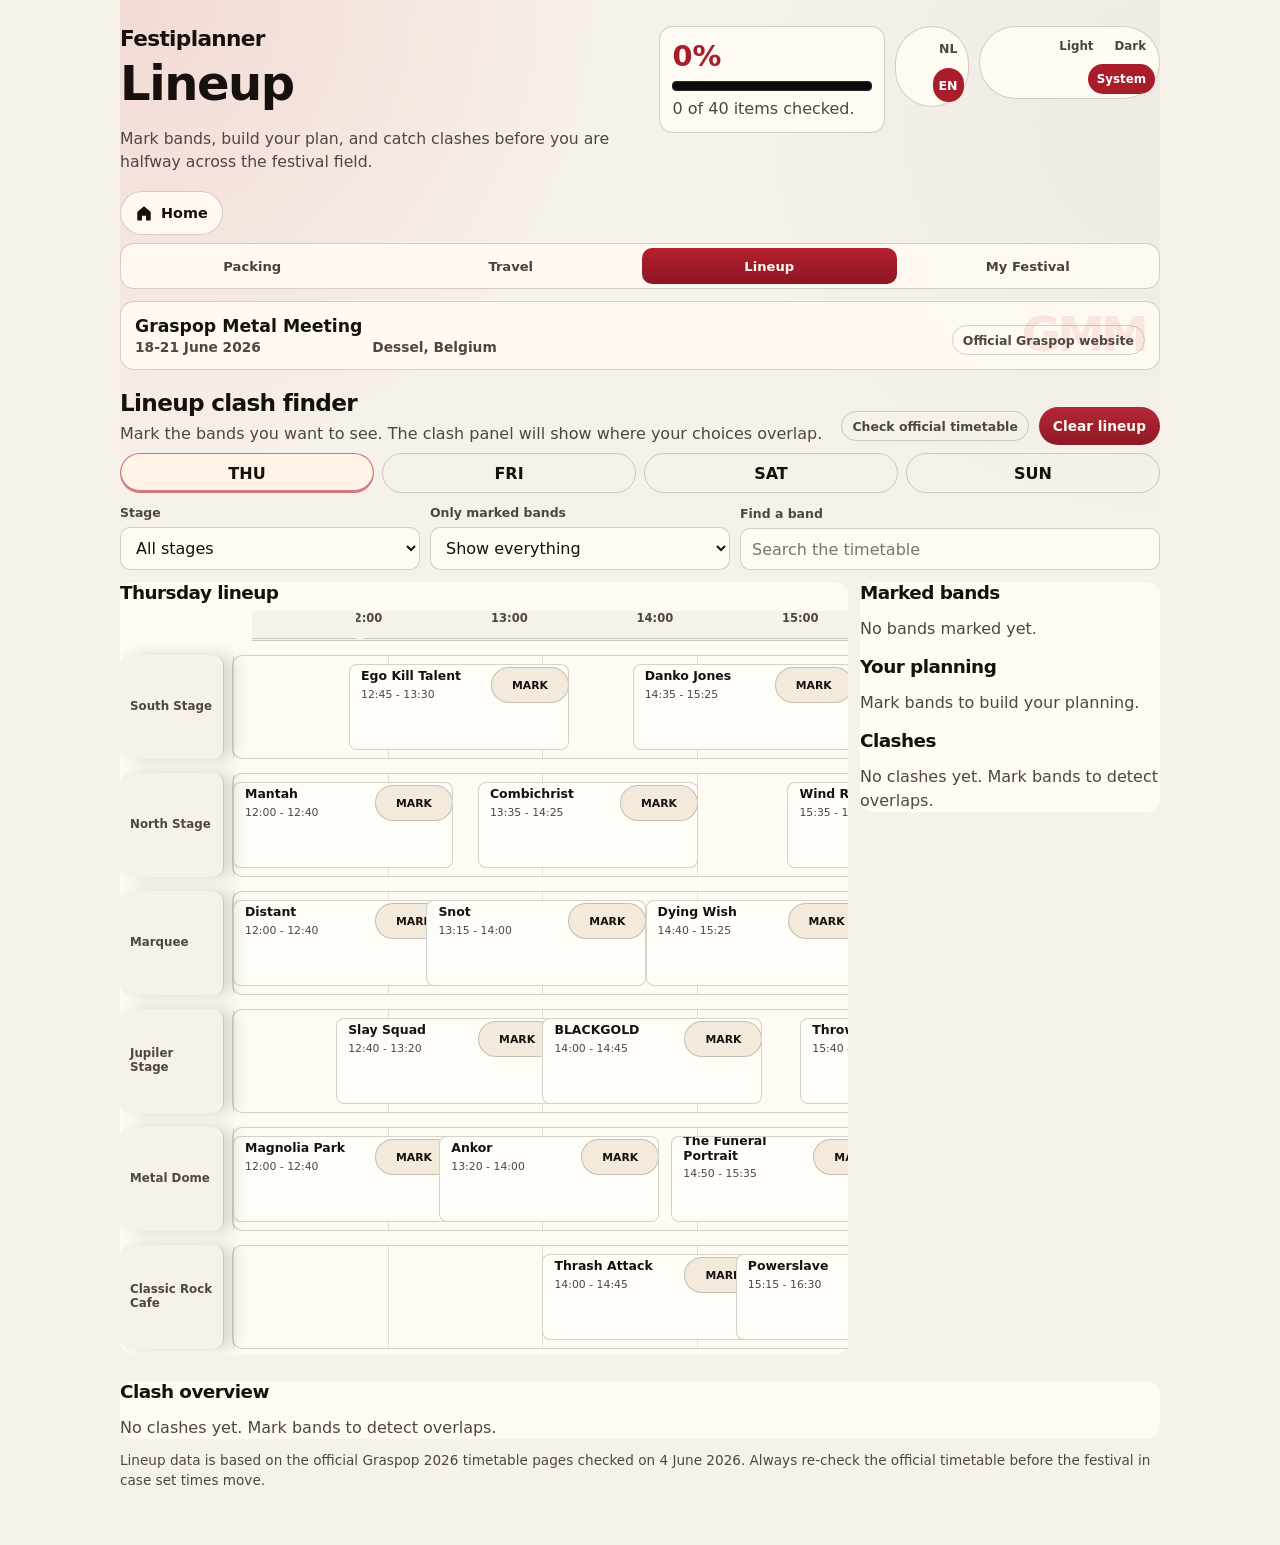
==== lineup.html @ 2f6f4ede "Add files via upload" ====
<!DOCTYPE html>
<html lang="en">
<head>
  <meta charset="UTF-8">
  <meta name="viewport" content="width=device-width, initial-scale=1.0">
  <title>Lineup | Festiplanner</title>
  <link rel="stylesheet" href="festiplanner.css">
</head>
<body class="festival-page graspop-theme">
  <div class="app">
    <header>
      <div class="title-block">
        <p class="eyebrow">Festiplanner</p>
        <h1>Lineup</h1>
        <p class="subtitle">Mark bands, build your plan, and catch clashes before you are halfway across the festival field.</p>
      </div>
      <aside class="progress-card" aria-live="polite">
        <span class="progress-number" id="progressNumber">0%</span>
        <div class="progress-track" aria-label="Packing progress">
          <div class="progress-fill" id="progressFill"></div>
        </div>
        <p class="hint" id="progressText">Choose a festival and start planning.</p>
      </aside>
    </header>
    <a class="profile-home-link" href="index.html" aria-label="Home">
      <svg viewBox="0 0 24 24" aria-hidden="true"><path d="M3 10.75 12 3l9 7.75V21a1 1 0 0 1-1 1h-5.25v-6.5h-5.5V22H4a1 1 0 0 1-1-1V10.75Z"/></svg>
      <span>Home</span>
    </a>
    <nav class="site-nav" aria-label="Site navigation">
<a class="" href="packing.html">Packing</a>
<a class="" href="travel.html">Travel</a>
<a class="active" href="lineup.html">Lineup</a>
<a class="" href="timeline.html">My Festival</a>
    </nav>
    <section class="festival-profile-header">
      <div>
        <span>Graspop Metal Meeting</span>
        <strong>18-21 June 2026</strong>
      </div>
      <p>Dessel, Belgium</p>
      <a class="official-link" href="https://www.graspop.be/en" target="_blank" rel="noopener">Official Graspop website</a>
    </section>
    <main>
<section class="band" id="lineup">
        <div class="section-head">
          <div>
            <h2>Lineup clash finder</h2>
            <p class="hint">Mark the bands you want to see. The clash panel will show where your choices overlap.</p>
          </div>
          <div class="tools">
            <a class="official-link" href="https://www.graspop.be/en/line-up/list" target="_blank" rel="noopener">Check official timetable</a>
            <button class="tool-button" id="clearFavorites" type="button">Clear lineup</button>
          </div>
        </div>

        <div class="lineup-shell">
          <div class="day-tabs" id="dayTabs" aria-label="Lineup days"></div>

          <div class="lineup-controls">
            <label class="field">
              <span>Stage</span>
              <select id="stageFilter"></select>
            </label>
            <label class="field">
              <span>Only marked bands</span>
              <select id="favoriteFilter">
                <option value="all">Show everything</option>
                <option value="favorites">Marked only</option>
              </select>
            </label>
            <label class="field">
              <span>Find a band</span>
              <input id="lineupSearch" type="search" placeholder="Search the timetable">
            </label>
          </div>

          <div class="lineup-grid">
            <article class="panel">
              <h3 id="lineupTitle">Thursday lineup</h3>
              <div class="act-list" id="actList"></div>
            </article>
            <aside class="panel">
              <h3>Marked bands</h3>
              <div class="marked-list" id="markedList"></div>
              <h3>Your planning</h3>
              <div class="plan-list" id="planList"></div>
              <h3>Clashes</h3>
              <div class="clash-list" id="clashList"></div>
            </aside>
          </div>

          <section class="panel clash-overview-panel" aria-labelledby="clashOverviewTitle">
            <h3 id="clashOverviewTitle">Clash overview</h3>
            <div class="clash-overview-list" id="clashOverviewList"></div>
          </section>

          <p class="source-note">Lineup data is based on the official Graspop 2026 timetable pages checked on 4 June 2026. Always re-check the official timetable before the festival in case set times move.</p>
        </div>
      </section>
    </main>
    <div class="hidden-support" aria-hidden="true">
<div id="campGrid"></div>
<div id="campTypePanel"></div>
<div id="campTypeGrid"></div>
<div id="selectedTitle"></div>
<div id="selectedSummary"></div>
<div id="selectedPills"></div>
<ul id="campTips"></ul>
<div id="packingGrid"></div>
<button id="checkEssentials" type="button"></button>
<button id="clearChecks" type="button"></button>
<select id="arrivalMode"></select>
<input id="mapStart">
<input id="mapDestination">
<a id="mapsLink" href="#"></a>
<div id="mapsPreview"></div>
<input id="departureTime">
<input id="meetingPoint">
<textarea id="freeNotes"></textarea>
  </div>
  </div>
  <script src="festiplanner.js"></script>
  <script src="festiplanner-i18n.js"></script>
</body>
</html>
---- festiplanner.css ----
:root {
      --bg: #100c0a;
      --panel: #1b1512;
      --panel-2: #281d18;
      --text: #f4ead3;
      --muted: #cabb9d;
      --line: #5a4033;
      --red: #c02c24;
      --blood: #6f1512;
      --amber: #d4a24b;
      --green: #73c66d;
      --blue: #8ba6bf;
      --shadow: 0 16px 34px rgba(0, 0, 0, 0.48);
    }

    * {
      box-sizing: border-box;
    }

    body {
      margin: 0;
      min-height: 100vh;
      background:
        linear-gradient(180deg, rgba(16, 12, 10, 0.86), var(--bg) 520px),
        repeating-linear-gradient(0deg, rgba(244, 234, 211, 0.03) 0 1px, transparent 1px 9px),
        repeating-linear-gradient(90deg, rgba(0, 0, 0, 0.18) 0 2px, transparent 2px 46px),
        #100c0a;
      color: var(--text);
      font-family: Arial, Helvetica, sans-serif;
      letter-spacing: 0;
    }

    body::before {
      content: "";
      position: fixed;
      inset: 0;
      z-index: -1;
      background:
        linear-gradient(180deg, rgba(192, 44, 36, 0.18), transparent 36%),
        repeating-linear-gradient(135deg, rgba(212, 162, 75, 0.08) 0 1px, transparent 1px 22px);
      border-bottom: 1px solid rgba(212, 162, 75, 0.18);
      opacity: 0.76;
    }

    button,
    input,
    select,
    textarea {
      font: inherit;
    }

    .app {
      width: min(1160px, calc(100% - 32px));
      margin: 0 auto;
      padding: 28px 0 40px;
    }

    header {
      display: grid;
      grid-template-columns: minmax(0, 1fr) auto;
      gap: 20px;
      align-items: end;
      min-height: 230px;
      padding: 26px 0;
    }

    .title-block {
      max-width: 720px;
    }

    .eyebrow {
      margin: 0 0 10px;
      color: var(--amber);
      font-weight: 700;
      text-transform: uppercase;
      font-size: 0.8rem;
      text-shadow: 0 0 18px rgba(241, 168, 59, 0.36);
    }

    h1 {
      margin: 0;
      font-size: clamp(2.4rem, 6vw, 5.8rem);
      line-height: 0.92;
      letter-spacing: 0;
      text-transform: uppercase;
      font-family: Georgia, "Times New Roman", serif;
      text-shadow: 0 5px 0 #000, 0 0 20px rgba(192, 44, 36, 0.18);
    }

    .subtitle {
      max-width: 580px;
      margin: 18px 0 0;
      color: var(--muted);
      font-size: 1.04rem;
      line-height: 1.55;
    }

    .progress-card {
      width: min(300px, 100%);
      background: linear-gradient(180deg, rgba(40, 29, 24, 0.96), rgba(20, 14, 12, 0.96));
      border: 1px solid var(--line);
      border-radius: 8px;
      padding: 18px;
      box-shadow: var(--shadow);
    }

    .progress-number {
      display: block;
      margin-bottom: 8px;
      font-size: 2.4rem;
      font-weight: 800;
      color: var(--green);
    }

    .progress-track {
      height: 10px;
      overflow: hidden;
      background: #0b0b0c;
      border: 1px solid #2b292c;
      border-radius: 4px;
    }

    .progress-fill {
      width: 0%;
      height: 100%;
      background: linear-gradient(90deg, var(--blood), var(--red), var(--amber));
      transition: width 180ms ease;
    }

    nav {
      position: sticky;
      top: 0;
      z-index: 5;
      display: grid;
      grid-template-columns: repeat(5, minmax(0, 1fr));
      gap: 8px;
      padding: 10px 0;
      background: rgba(16, 12, 10, 0.96);
    }

    nav a {
      display: grid;
      place-items: center;
      min-height: 42px;
      padding: 9px 10px;
      color: var(--text);
      text-decoration: none;
      border: 1px solid var(--line);
      border-radius: 8px;
      background: linear-gradient(180deg, #2b211c, #15100e);
      font-weight: 700;
      text-align: center;
      text-transform: uppercase;
      font-size: 0.9rem;
    }

    nav a:hover {
      border-color: var(--amber);
    }

    main {
      display: grid;
      gap: 20px;
    }

    section {
      scroll-margin-top: 78px;
    }

    .band {
      padding: 22px 0;
      border-top: 1px solid var(--line);
    }

    .section-head {
      display: flex;
      justify-content: space-between;
      gap: 16px;
      align-items: end;
      margin-bottom: 16px;
    }

    h2 {
      margin: 0;
      font-size: clamp(1.45rem, 3vw, 2.1rem);
      line-height: 1.1;
    }

    .hint {
      margin: 6px 0 0;
      color: var(--muted);
      line-height: 1.45;
    }

    .grid {
      display: grid;
      grid-template-columns: repeat(4, minmax(0, 1fr));
      gap: 12px;
    }

    .camp-card {
      min-height: 210px;
      padding: 16px;
      border: 1px solid var(--line);
      border-radius: 8px;
      background: var(--panel);
      cursor: pointer;
      text-align: left;
      color: var(--text);
      transition: transform 160ms ease, border-color 160ms ease, background 160ms ease;
    }

    .camp-card:hover {
      transform: translateY(-2px);
      border-color: var(--amber);
    }

    .camp-card.active {
      border-color: var(--red);
      background: linear-gradient(180deg, rgba(111, 21, 18, 0.62), var(--panel));
      box-shadow: inset 0 0 0 1px rgba(212, 162, 75, 0.22), 0 16px 34px rgba(0, 0, 0, 0.32);
    }

    .camp-icon {
      display: grid;
      place-items: center;
      width: 44px;
      height: 44px;
      margin-bottom: 12px;
      border-radius: 8px;
      background: #0f0b0c;
      border: 1px solid #4e3437;
      font-size: 1.35rem;
      font-weight: 900;
      color: var(--amber);
      text-shadow: 0 2px 0 #000;
    }

    .camp-card h3,
    .panel h3 {
      margin: 0 0 8px;
      font-size: 1.15rem;
    }

    .camp-card p,
    .panel p,
    li {
      color: var(--muted);
      line-height: 1.45;
    }

    .camp-card p {
      margin: 0;
    }

    .type-panel {
      margin-top: 14px;
      padding: 16px;
      border: 1px solid var(--line);
      border-radius: 8px;
      background: rgba(17, 14, 15, 0.86);
    }

    .type-panel h3 {
      margin: 0 0 12px;
      font-size: 1rem;
      text-transform: uppercase;
    }

    .type-grid {
      display: grid;
      grid-template-columns: repeat(3, minmax(0, 1fr));
      gap: 10px;
    }

    .type-card {
      min-height: 116px;
      padding: 13px;
      border: 1px solid var(--line);
      border-radius: 8px;
      background: #100e0f;
      color: var(--text);
      cursor: pointer;
      text-align: left;
    }

    .type-card.active,
    .type-card:hover {
      border-color: var(--amber);
      background: linear-gradient(180deg, rgba(241, 168, 59, 0.12), #100e0f);
    }

    .type-card strong {
      display: block;
      margin-bottom: 6px;
      color: var(--text);
    }

    .type-card span {
      display: block;
      color: var(--muted);
      line-height: 1.35;
      font-size: 0.9rem;
    }

    .selected-panel {
      display: grid;
      grid-template-columns: 1fr 1fr;
      gap: 14px;
      align-items: stretch;
    }

    .panel {
      padding: 18px;
      border: 1px solid var(--line);
      border-radius: 8px;
      background: var(--panel);
    }

    .status-row {
      display: flex;
      flex-wrap: wrap;
      gap: 8px;
      margin-top: 14px;
    }

    .pill {
      display: inline-flex;
      align-items: center;
      min-height: 30px;
      padding: 6px 10px;
      border-radius: 999px;
      background: #101012;
      border: 1px solid #343136;
      color: var(--text);
      font-size: 0.88rem;
      font-weight: 700;
    }

    .tools {
      display: flex;
      flex-wrap: wrap;
      gap: 8px;
      justify-content: flex-end;
    }

    .tool-button {
      min-height: 38px;
      border: 1px solid var(--line);
      border-radius: 8px;
      background: var(--panel-2);
      color: var(--text);
      cursor: pointer;
      padding: 8px 12px;
      font-weight: 700;
      text-transform: uppercase;
      font-size: 0.86rem;
    }

    .tool-button:hover {
      border-color: var(--amber);
    }

    .category-grid {
      display: grid;
      grid-template-columns: repeat(3, minmax(0, 1fr));
      gap: 12px;
    }

    .category {
      padding: 16px;
      border: 1px solid var(--line);
      border-radius: 8px;
      background:
        linear-gradient(180deg, rgba(224, 50, 50, 0.08), transparent 34%),
        var(--panel);
    }

    .category h3 {
      display: flex;
      justify-content: space-between;
      gap: 10px;
      margin: 0 0 12px;
      font-size: 1rem;
    }

    .counter {
      color: var(--amber);
      font-size: 0.86rem;
      white-space: nowrap;
    }

    .checklist {
      display: grid;
      gap: 8px;
    }

    label.check {
      display: grid;
      grid-template-columns: 20px minmax(0, 1fr);
      gap: 9px;
      align-items: start;
      min-height: 28px;
      color: var(--text);
      cursor: pointer;
      line-height: 1.35;
    }

    input[type="checkbox"] {
      width: 18px;
      height: 18px;
      accent-color: var(--red);
      margin-top: 1px;
    }

    label.check span {
      overflow-wrap: anywhere;
    }

    label.check.done span {
      color: #807a72;
      text-decoration: line-through;
    }

    .split {
      display: grid;
      grid-template-columns: 1fr 1fr;
      gap: 12px;
    }

    .lineup-shell {
      display: grid;
      gap: 12px;
    }

    .lineup-controls {
      display: grid;
      grid-template-columns: 1fr 1fr minmax(220px, 1.4fr);
      gap: 10px;
      align-items: end;
    }

    .day-tabs {
      display: grid;
      grid-template-columns: repeat(4, minmax(0, 1fr));
      gap: 8px;
    }

    .day-tab {
      min-height: 40px;
      border: 1px solid var(--line);
      border-radius: 8px;
      background: #100e0f;
      color: var(--text);
      cursor: pointer;
      font-weight: 800;
      text-transform: uppercase;
    }

    .day-tab.active {
      border-color: var(--red);
      background: linear-gradient(180deg, rgba(224, 50, 50, 0.24), #100e0f);
    }

    .lineup-grid {
      display: grid;
      grid-template-columns: minmax(0, 1fr) minmax(320px, 0.38fr);
      gap: 12px;
      align-items: start;
    }

    .act-list {
      display: block;
      overflow-x: auto;
      padding-bottom: 8px;
    }

    .schedule-board {
      min-width: 980px;
      display: grid;
      gap: 8px;
    }

    .time-axis {
      position: relative;
      height: 30px;
      margin-left: 132px;
      border-bottom: 1px solid var(--line);
    }

    .time-tick {
      position: absolute;
      bottom: 5px;
      transform: translateX(-50%);
      color: var(--amber);
      font-size: 0.78rem;
      font-weight: 800;
    }

    .stage-lane {
      display: grid;
      grid-template-columns: 120px minmax(0, 1fr);
      gap: 12px;
      min-height: 116px;
      align-items: stretch;
    }

    .stage-name {
      display: grid;
      place-items: center;
      min-height: 68px;
      padding: 8px;
      border: 1px solid var(--line);
      border-radius: 8px;
      background: #120d0b;
      color: var(--amber);
      font-size: 0.78rem;
      font-weight: 900;
      text-align: center;
      text-transform: uppercase;
    }

    .stage-track {
      position: relative;
      min-height: 116px;
      border: 1px solid rgba(90, 64, 51, 0.82);
      border-radius: 8px;
      background:
        repeating-linear-gradient(90deg, rgba(212, 162, 75, 0.09) 0 1px, transparent 1px 80px),
        rgba(12, 9, 8, 0.88);
      display: flex;
      gap: 8px;
      align-items: stretch;
      overflow-x: auto;
      padding: 8px;
    }

    .stage-track.readable {
      min-height: 0;
      flex-wrap: wrap;
    }

    .act-card {
      position: relative;
      left: auto;
      width: 190px;
      min-width: 190px;
      min-height: 92px;
      display: grid;
      grid-template-columns: minmax(0, 1fr);
      grid-template-rows: minmax(0, 1fr) 34px;
      gap: 8px;
      align-items: center;
      padding: 10px;
      border: 1px solid var(--line);
      border-radius: 7px;
      background: linear-gradient(180deg, #2a1c17, #160f0d);
    }

    .act-card.favorite {
      border-color: var(--amber);
      box-shadow: inset 0 -4px 0 var(--amber);
    }

    .act-card.clashing {
      border-color: var(--red);
      background: linear-gradient(180deg, rgba(140, 23, 23, 0.92), #160f0d);
      box-shadow: inset 0 -4px 0 var(--red);
    }

    .act-name {
      display: block;
      margin-bottom: 4px;
      color: var(--text);
      font-size: 0.96rem;
      line-height: 1.14;
      font-weight: 900;
      overflow-wrap: anywhere;
    }

    .act-meta {
      color: var(--muted);
      font-size: 0.78rem;
      line-height: 1.3;
    }

    .favorite-button {
      width: 100%;
      height: 32px;
      border: 1px solid var(--line);
      border-radius: 7px;
      background: #0f0b0c;
      color: var(--amber);
      cursor: pointer;
      font-size: 0.8rem;
      font-weight: 900;
      text-transform: uppercase;
    }

    .favorite-button[aria-pressed="true"] {
      background: var(--amber);
      color: #160f09;
      border-color: var(--amber);
    }

    .clash-list {
      display: grid;
      gap: 8px;
    }

    .clash-card {
      padding: 12px;
      border: 1px solid rgba(224, 50, 50, 0.9);
      border-radius: 8px;
      background: rgba(140, 23, 23, 0.38);
    }

    .plan-list,
    .marked-list {
      display: grid;
      gap: 8px;
      margin-bottom: 16px;
    }

    .mini-act {
      padding: 10px;
      border: 1px solid var(--line);
      border-radius: 8px;
      background: #120d0b;
    }

    .mini-act.clashing {
      border-color: var(--red);
      background: rgba(140, 23, 23, 0.3);
    }

    .clash-card strong {
      display: block;
      margin-bottom: 5px;
      color: var(--text);
    }

    .source-note {
      margin: 0;
      color: var(--muted);
      font-size: 0.85rem;
      line-height: 1.45;
    }

    .map-actions {
      display: grid;
      gap: 10px;
      margin-top: 12px;
    }

    .maps-link {
      display: grid;
      place-items: center;
      min-height: 42px;
      padding: 10px 12px;
      border: 1px solid var(--amber);
      border-radius: 8px;
      background: linear-gradient(180deg, #3a2619, #17100d);
      color: var(--text);
      text-decoration: none;
      font-weight: 900;
      text-transform: uppercase;
      text-align: center;
    }

    .maps-link:hover {
      border-color: var(--red);
    }

    .field {
      display: grid;
      gap: 7px;
    }

    .field span {
      color: var(--muted);
      font-weight: 700;
      font-size: 0.9rem;
    }

    input,
    select,
    textarea {
      width: 100%;
      min-height: 42px;
      padding: 10px 11px;
      border: 1px solid var(--line);
      border-radius: 8px;
      background: #101012;
      color: var(--text);
    }

    textarea {
      min-height: 118px;
      resize: vertical;
      line-height: 1.45;
    }

    .schedule {
      display: grid;
      gap: 10px;
    }

    .schedule-row {
      display: grid;
      grid-template-columns: 130px minmax(0, 1fr);
      gap: 12px;
      padding: 12px;
      border: 1px solid var(--line);
      border-radius: 8px;
      background: var(--panel);
    }

    .schedule-row strong {
      color: var(--amber);
    }

    .footer-note {
      color: var(--muted);
      font-size: 0.9rem;
      line-height: 1.5;
    }

    @media (max-width: 900px) {
      header,
      .selected-panel,
      .split {
        grid-template-columns: 1fr;
      }

      .progress-card {
        width: 100%;
      }

      .grid,
      .category-grid,
      .type-grid {
        grid-template-columns: repeat(2, minmax(0, 1fr));
      }
    }

    @media (max-width: 620px) {
      .app {
        width: min(100% - 12px, 1160px);
        padding-top: 6px;
      }

      header {
        min-height: auto;
        padding: 10px 0;
      }

      h1 {
        font-size: clamp(2.05rem, 14vw, 3.4rem);
        line-height: 0.98;
      }

      .subtitle {
        font-size: 0.98rem;
        margin-top: 10px;
      }

      .progress-card {
        padding: 12px;
      }

      nav {
        grid-template-columns: repeat(2, minmax(0, 1fr));
      }

      .grid,
      .category-grid,
      .type-grid {
        display: grid !important;
        grid-template-columns: 1fr;
        gap: 10px;
      }

      .camp-card {
        display: block !important;
        min-height: 0;
        padding: 14px;
      }

      .type-card {
        display: block !important;
        min-height: 0;
      }

      .category {
        display: block !important;
      }

      .section-head {
        display: grid;
        align-items: start;
      }

      .tools {
        justify-content: stretch;
      }

      .tool-button {
        flex: 1 1 140px;
      }

      .schedule-row {
        grid-template-columns: 1fr;
      }

      .lineup-controls,
      .lineup-grid {
        grid-template-columns: 1fr;
      }

      .day-tabs {
        grid-template-columns: repeat(2, minmax(0, 1fr));
      }

      .act-card {
        grid-template-columns: minmax(0, 1fr) 32px;
      }

      .schedule-board {
        min-width: 0;
      }

      .stage-lane {
        grid-template-columns: 1fr;
        gap: 6px;
      }

      .time-axis {
        display: none;
      }

      .stage-name {
        font-size: 0.7rem;
        min-height: 34px;
      }

      .stage-track {
        min-height: 0;
        flex-wrap: wrap;
        overflow-x: visible;
      }

      .act-card {
        position: relative;
        width: 100%;
        min-width: 0;
        min-height: 0;
      }
    }
  

    .site-nav a.active {
      border-color: var(--amber);
      color: var(--amber);
    }

    .festival-grid {
      display: grid;
      grid-template-columns: repeat(3, minmax(0, 1fr));
      gap: 12px;
    }

    .festival-card {
      min-height: 180px;
      padding: 18px;
      border: 1px solid var(--line);
      border-radius: 8px;
      background: var(--panel);
      color: var(--text);
      text-decoration: none;
      display: grid;
      align-content: space-between;
    }

    .festival-card.active {
      border-color: var(--amber);
      background: linear-gradient(180deg, rgba(111, 21, 18, 0.58), var(--panel));
    }

    .festival-card h3 {
      margin: 0 0 8px;
      font-size: 1.25rem;
      text-transform: uppercase;
    }

    .about-grid {
      display: grid;
      grid-template-columns: 1fr 1fr;
      gap: 12px;
    }

    .hidden-support {
      display: none !important;
    }

    @media (max-width: 900px) {
      .festival-grid,
      .about-grid {
        grid-template-columns: 1fr;
      }
    }

    .home-page {
      background:
        radial-gradient(circle at 12% 12%, rgba(212, 162, 75, 0.28), transparent 26%),
        radial-gradient(circle at 82% 10%, rgba(192, 44, 36, 0.24), transparent 28%),
        linear-gradient(145deg, #170d0c 0%, #120f16 44%, #24150e 100%);
    }

    .home-page::before {
      background:
        linear-gradient(180deg, rgba(255, 255, 255, 0.1), transparent 30%),
        repeating-linear-gradient(90deg, rgba(255, 255, 255, 0.045) 0 1px, transparent 1px 90px);
      opacity: 0.95;
    }

    .home-shell {
      width: min(1180px, calc(100% - 32px));
      margin: 0 auto;
      padding: 22px 0 48px;
      display: grid;
      gap: 28px;
    }

    .home-hero {
      min-height: min(720px, calc(100vh - 44px));
      display: grid;
      grid-template-columns: minmax(0, 1fr) minmax(280px, 380px);
      gap: 28px;
      align-items: center;
      position: relative;
      overflow: hidden;
      padding: 24px;
      border: 1px solid rgba(244, 234, 211, 0.18);
      border-radius: 22px;
      background:
        linear-gradient(180deg, rgba(255, 255, 255, 0.12), rgba(255, 255, 255, 0.03)),
        radial-gradient(circle at 50% 0%, rgba(212, 162, 75, 0.22), transparent 35%),
        rgba(16, 12, 10, 0.62);
      box-shadow: 0 26px 70px rgba(0, 0, 0, 0.48);
      backdrop-filter: blur(18px);
    }

    .home-hero::after {
      content: "";
      position: absolute;
      inset: auto -6% -18% 18%;
      height: 38%;
      background:
        linear-gradient(90deg, transparent, rgba(212, 162, 75, 0.16), transparent),
        repeating-linear-gradient(90deg, rgba(244, 234, 211, 0.14) 0 4px, transparent 4px 22px);
      transform: rotate(-2deg);
      opacity: 0.75;
      pointer-events: none;
    }

    .home-topbar {
      position: absolute;
      top: 18px;
      left: 18px;
      right: 18px;
      z-index: 1;
      display: flex;
      justify-content: space-between;
      gap: 14px;
      align-items: center;
    }

    .home-brand,
    .home-link,
    .primary-action,
    .secondary-action {
      color: var(--text);
      text-decoration: none;
      font-weight: 900;
      text-transform: uppercase;
    }

    .home-brand {
      font-family: Georgia, "Times New Roman", serif;
      font-size: 1.18rem;
    }

    .home-link {
      padding: 10px 12px;
      border: 1px solid rgba(244, 234, 211, 0.2);
      border-radius: 999px;
      background: rgba(255, 255, 255, 0.08);
      backdrop-filter: blur(12px);
      font-size: 0.8rem;
    }

    .language-toggle {
      display: inline-grid;
      grid-template-columns: 1fr 1fr;
      gap: 3px;
      padding: 4px;
      border: 1px solid var(--line);
      border-radius: 999px;
      background: rgba(8, 10, 16, 0.58);
      box-shadow: 0 12px 30px rgba(0, 0, 0, 0.24);
      backdrop-filter: blur(14px);
    }

    header > .language-toggle {
      align-self: start;
      justify-self: end;
      grid-column: 2;
      grid-row: 1;
    }

    .home-topbar .language-toggle {
      margin-left: auto;
    }

    .language-toggle button {
      min-width: 42px;
      min-height: 34px;
      border: 0;
      border-radius: 999px;
      background: transparent;
      color: var(--muted);
      cursor: pointer;
      font-size: 0.78rem;
      font-weight: 900;
    }

    .language-toggle button.active {
      background: linear-gradient(180deg, rgba(244, 189, 100, 0.32), rgba(255, 255, 255, 0.08));
      color: var(--text);
    }

    .hero-content {
      position: relative;
      z-index: 1;
      max-width: 760px;
      padding-top: 50px;
    }

    .hero-content h1 {
      font-size: clamp(3.2rem, 10vw, 8.4rem);
      text-shadow: 0 8px 0 rgba(0, 0, 0, 0.5), 0 0 30px rgba(212, 162, 75, 0.2);
    }

    .hero-actions {
      display: flex;
      flex-wrap: wrap;
      gap: 10px;
      margin-top: 24px;
    }

    .primary-action,
    .secondary-action {
      display: inline-grid;
      place-items: center;
      min-height: 46px;
      padding: 12px 16px;
      border-radius: 999px;
      border: 1px solid rgba(244, 234, 211, 0.22);
    }

    .primary-action {
      background: linear-gradient(180deg, #f0c36c, #a84a27);
      color: #150d09;
      box-shadow: 0 12px 26px rgba(0, 0, 0, 0.34);
    }

    .secondary-action {
      background: rgba(255, 255, 255, 0.08);
      backdrop-filter: blur(12px);
    }

    .hero-glass,
    .glossy,
    .glossy-panel {
      background:
        linear-gradient(180deg, rgba(255, 255, 255, 0.14), rgba(255, 255, 255, 0.045)),
        rgba(27, 21, 18, 0.72);
      border: 1px solid rgba(244, 234, 211, 0.18);
      box-shadow: 0 18px 48px rgba(0, 0, 0, 0.34);
      backdrop-filter: blur(14px);
    }

    .hero-glass {
      position: relative;
      z-index: 1;
      align-self: end;
      border-radius: 18px;
      padding: 20px;
    }

    .glass-label,
    .festival-kicker {
      display: block;
      margin-bottom: 8px;
      color: var(--amber);
      font-size: 0.76rem;
      font-weight: 900;
      text-transform: uppercase;
    }

    .hero-glass strong {
      display: block;
      font-size: 1.45rem;
      line-height: 1.1;
    }

    .glass-row {
      display: flex;
      flex-wrap: wrap;
      gap: 8px;
      margin-top: 16px;
    }

    .glass-row span {
      padding: 7px 9px;
      border: 1px solid rgba(244, 234, 211, 0.16);
      border-radius: 999px;
      background: rgba(0, 0, 0, 0.18);
      color: var(--text);
      font-size: 0.84rem;
      font-weight: 800;
    }

    .home-band {
      padding: 10px 0 22px;
    }

    .home-section-head {
      margin-bottom: 16px;
    }

    .home-section-head h2 {
      font-family: Georgia, "Times New Roman", serif;
      font-size: clamp(1.8rem, 4vw, 3.2rem);
      text-transform: uppercase;
    }

    .festival-card.glossy {
      min-height: 230px;
      transform: translateY(0);
      transition: transform 180ms ease, border-color 180ms ease;
    }

    .festival-card.glossy:hover {
      transform: translateY(-4px);
      border-color: var(--amber);
    }

    .muted-card {
      opacity: 0.72;
    }

    @media (max-width: 820px) {
      .home-shell {
        width: min(100% - 16px, 1180px);
        padding-top: 8px;
      }

      .home-hero {
        min-height: auto;
        grid-template-columns: 1fr;
        padding: 18px;
      }

      .home-topbar {
        position: relative;
        inset: auto;
        margin-bottom: 28px;
        flex-wrap: wrap;
      }

      .hero-content {
        padding-top: 0;
      }

      .hero-content h1 {
        font-size: clamp(3rem, 17vw, 5.4rem);
      }

      .primary-action,
      .secondary-action {
        width: 100%;
      }
    }

    /* Premium mobile-first app refresh */
    :root {
      --bg: #0b0d12;
      --panel: rgba(23, 25, 33, 0.72);
      --panel-2: rgba(35, 37, 48, 0.78);
      --text: #f7f4ee;
      --muted: #b9b6c7;
      --line: rgba(255, 255, 255, 0.12);
      --red: #ff4d4d;
      --blood: #a52233;
      --amber: #f4bd64;
      --green: #7fe29a;
      --blue: #8ab6ff;
      --shadow: 0 20px 60px rgba(0, 0, 0, 0.42);
      --radius: 18px;
      --radius-sm: 12px;
    }

    body {
      background:
        radial-gradient(circle at 18% 0%, rgba(255, 77, 77, 0.2), transparent 30%),
        radial-gradient(circle at 88% 12%, rgba(244, 189, 100, 0.16), transparent 28%),
        linear-gradient(145deg, #0b0d12 0%, #12131b 55%, #171015 100%);
      font-family: Inter, ui-sans-serif, system-ui, -apple-system, BlinkMacSystemFont, "Segoe UI", Arial, sans-serif;
    }

    body::before {
      background:
        linear-gradient(180deg, rgba(255, 255, 255, 0.06), transparent 38%),
        repeating-linear-gradient(90deg, rgba(255, 255, 255, 0.025) 0 1px, transparent 1px 72px);
      border-bottom: 0;
    }

    .app {
      width: min(1120px, calc(100% - 28px));
    }

    header {
      min-height: 190px;
      padding: 22px 0;
      align-items: center;
    }

    h1,
    .hero-content h1,
    .home-section-head h2 {
      font-family: Inter, ui-sans-serif, system-ui, -apple-system, BlinkMacSystemFont, "Segoe UI", Arial, sans-serif;
      letter-spacing: 0;
      text-shadow: none;
    }

    h1 {
      font-size: clamp(2.25rem, 5vw, 4.5rem);
      line-height: 1;
    }

    h2 {
      font-size: clamp(1.45rem, 3vw, 2rem);
      letter-spacing: 0;
    }

    .subtitle,
    .hint,
    .panel p,
    .camp-card p,
    li {
      color: var(--muted);
    }

    .progress-card,
    .panel,
    .category,
    .camp-card,
    .type-panel,
    .type-card,
    .schedule-row,
    .festival-card,
    .hero-glass,
    .glossy-panel {
      border-radius: var(--radius);
      background:
        linear-gradient(180deg, rgba(255, 255, 255, 0.1), rgba(255, 255, 255, 0.035)),
        var(--panel);
      border: 1px solid var(--line);
      box-shadow: var(--shadow);
      backdrop-filter: blur(18px);
    }

    .camp-card,
    .type-card,
    .category,
    .panel {
      box-shadow: 0 14px 38px rgba(0, 0, 0, 0.28);
    }

    .camp-card.active,
    .type-card.active,
    .day-tab.active {
      background:
        linear-gradient(180deg, rgba(255, 77, 77, 0.22), rgba(255, 255, 255, 0.04)),
        var(--panel);
      border-color: rgba(255, 77, 77, 0.64);
    }

    nav.site-nav {
      border: 1px solid var(--line);
      border-radius: 999px;
      padding: 7px;
      background: rgba(14, 16, 22, 0.72);
      box-shadow: 0 16px 42px rgba(0, 0, 0, 0.32);
      backdrop-filter: blur(18px);
    }

    nav.site-nav a {
      min-height: 42px;
      border-radius: 999px;
      border: 0;
      background: transparent;
      color: var(--muted);
      font-size: 0.82rem;
      letter-spacing: 0;
    }

    nav.site-nav a.active {
      background: linear-gradient(180deg, rgba(244, 189, 100, 0.24), rgba(255, 255, 255, 0.07));
      color: var(--text);
      border-color: transparent;
    }

    button,
    .tool-button,
    .maps-link,
    .primary-action,
    .secondary-action,
    .favorite-button {
      border-radius: 999px;
    }

    .tool-button,
    .maps-link,
    .primary-action {
      background: linear-gradient(180deg, #ffd58a, #f08a4b);
      color: #17100c;
      border: 0;
      box-shadow: 0 12px 28px rgba(0, 0, 0, 0.28);
    }

    .secondary-action {
      background: rgba(255, 255, 255, 0.08);
      border-color: var(--line);
    }

    input,
    select,
    textarea {
      border-radius: var(--radius-sm);
      border: 1px solid var(--line);
      background: rgba(6, 8, 13, 0.58);
      min-height: 48px;
    }

    input:focus,
    select:focus,
    textarea:focus,
    button:focus-visible,
    a:focus-visible {
      outline: 2px solid rgba(244, 189, 100, 0.72);
      outline-offset: 2px;
    }

    .home-shell {
      width: min(1120px, calc(100% - 28px));
    }

    .home-hero {
      min-height: min(640px, calc(100vh - 44px));
      border-radius: 28px;
      background:
        linear-gradient(180deg, rgba(255, 255, 255, 0.14), rgba(255, 255, 255, 0.04)),
        radial-gradient(circle at 72% 18%, rgba(244, 189, 100, 0.2), transparent 34%),
        rgba(16, 18, 26, 0.64);
    }

    .hero-content h1 {
      font-size: clamp(2.8rem, 7vw, 6rem);
      line-height: 0.98;
    }

    .home-brand {
      font-family: Inter, ui-sans-serif, system-ui, -apple-system, BlinkMacSystemFont, "Segoe UI", Arial, sans-serif;
      letter-spacing: 0;
    }

    .home-link {
      border-radius: 999px;
      border-color: var(--line);
    }

    .festival-card.glossy {
      border-radius: 24px;
    }

    .act-card,
    .mini-act,
    .clash-card,
    .stage-name,
    .stage-track {
      border-radius: var(--radius-sm);
    }

    .clash-card,
    .act-card.clashing,
    .mini-act.clashing {
      border-color: rgba(255, 77, 77, 0.86);
      background:
        linear-gradient(180deg, rgba(255, 77, 77, 0.24), rgba(110, 18, 28, 0.28)),
        rgba(22, 12, 16, 0.84);
    }

    @media (max-width: 700px) {
      body:not(.home-page) {
        padding-bottom: 92px;
      }

      .app {
        width: min(100% - 18px, 1120px);
        padding-top: 8px;
      }

      header {
        min-height: auto;
        gap: 12px;
        padding: 10px 0 14px;
      }

      h1 {
        font-size: clamp(2rem, 11vw, 3.2rem);
      }

      .subtitle {
        font-size: 0.96rem;
        margin-top: 10px;
      }

      .progress-card {
        padding: 14px;
        border-radius: 18px;
      }

      .progress-number {
        font-size: 2rem;
      }

      nav.site-nav {
        position: fixed;
        left: 10px;
        right: 10px;
        bottom: 10px;
        top: auto;
        z-index: 20;
        grid-template-columns: repeat(5, minmax(0, 1fr));
        gap: 3px;
        padding: 6px;
        border-radius: 24px;
      }

      nav.site-nav a {
        min-height: 48px;
        padding: 7px 4px;
        font-size: 0.68rem;
      }

      .band {
        padding: 16px 0;
      }

      .section-head {
        margin-bottom: 12px;
      }

      .camp-card,
      .type-card,
      .category,
      .panel,
      .schedule-row {
        border-radius: 18px;
      }

      .tools {
        gap: 8px;
      }

      .tool-button {
        min-height: 44px;
      }

      .lineup-controls {
        gap: 8px;
      }

      .home-shell {
        width: min(100% - 16px, 1120px);
        padding: 8px 0 34px;
      }

      .home-hero {
        padding: 16px;
        border-radius: 24px;
      }

      .hero-content h1 {
        font-size: clamp(2.6rem, 13vw, 4.4rem);
      }

      .hero-actions {
        margin-top: 18px;
      }

      .home-band {
        padding: 6px 0 18px;
      }
    }

    .app-home {
      min-height: 100vh;
      background:
        radial-gradient(circle at 12% 0%, rgba(120, 136, 255, 0.16), transparent 30%),
        radial-gradient(circle at 90% 8%, rgba(89, 214, 196, 0.12), transparent 28%),
        linear-gradient(145deg, #0b0f17 0%, #101522 56%, #0d111a 100%);
      --panel: rgba(20, 25, 37, 0.74);
      --panel-2: rgba(28, 35, 50, 0.78);
      --text: #f5f7fb;
      --muted: #aeb8c9;
      --line: rgba(255, 255, 255, 0.11);
      --amber: #8fb7ff;
      --red: #7dd9cc;
      --blood: #4a6fff;
    }

    .app-home::before {
      background:
        linear-gradient(180deg, rgba(255, 255, 255, 0.055), transparent 34%),
        repeating-linear-gradient(90deg, rgba(255, 255, 255, 0.022) 0 1px, transparent 1px 80px);
      opacity: 0.72;
    }

    .home-app-shell {
      width: min(860px, calc(100% - 28px));
      margin: 0 auto;
      padding: 20px 0 42px;
    }

    .home-app-header {
      display: grid;
      grid-template-columns: minmax(0, 1fr) auto;
      gap: 14px;
      align-items: start;
      min-height: 0;
      padding: 12px 0 18px;
    }

    .home-app-header h1 {
      font-size: clamp(2rem, 8vw, 3.4rem);
      line-height: 1;
      margin: 0;
    }

    .home-app-header .subtitle {
      margin-top: 8px;
      max-width: 460px;
    }

    .festival-picker {
      display: grid;
      gap: 14px;
    }

    .search-field {
      display: grid;
      gap: 8px;
      padding: 14px;
      border: 1px solid var(--line);
      border-radius: 22px;
      background:
        linear-gradient(180deg, rgba(255, 255, 255, 0.1), rgba(255, 255, 255, 0.035)),
        var(--panel);
      box-shadow: var(--shadow);
      backdrop-filter: blur(18px);
    }

    .search-field span {
      color: var(--muted);
      font-size: 0.86rem;
      font-weight: 900;
      text-transform: uppercase;
    }

    .festival-list {
      display: grid;
      gap: 12px;
    }

    .festival-app-card {
      display: grid;
      gap: 18px;
      padding: 18px;
      border: 1px solid var(--line);
      border-radius: 24px;
      background:
        linear-gradient(180deg, rgba(255, 255, 255, 0.12), rgba(255, 255, 255, 0.035)),
        rgba(23, 25, 33, 0.78);
      box-shadow: 0 18px 50px rgba(0, 0, 0, 0.36);
      backdrop-filter: blur(18px);
    }

    .festival-app-card h2 {
      margin: 6px 0 5px;
      font-size: clamp(1.25rem, 5vw, 2rem);
      line-height: 1.05;
    }

    .festival-app-card p {
      margin: 0;
      color: var(--muted);
    }

    .festival-status {
      color: #8fb7ff;
      font-size: 0.78rem;
      font-weight: 900;
      text-transform: uppercase;
    }

    .festival-card-bottom {
      display: flex;
      justify-content: space-between;
      gap: 10px;
      align-items: center;
    }

    .open-action {
      display: inline-grid;
      place-items: center;
      min-height: 42px;
      padding: 10px 16px;
      border: 0;
      border-radius: 999px;
      background: linear-gradient(180deg, #dce8ff, #8fb7ff);
      color: #08111f;
      text-decoration: none;
      font-weight: 900;
      text-transform: uppercase;
      cursor: pointer;
    }

    .open-action.disabled {
      opacity: 0.52;
      cursor: not-allowed;
    }

    .home-bottom-nav {
      margin-top: 18px;
    }

    @media (max-width: 700px) {
      .home-page {
        padding-bottom: 92px;
      }

      .home-app-shell {
        width: min(100% - 18px, 860px);
        padding: 8px 0 22px;
      }

      .home-app-header {
        padding-top: 8px;
      }

      .festival-app-card {
        padding: 16px;
      }

      .festival-card-bottom {
        align-items: stretch;
      }

      .open-action {
        min-width: 96px;
      }

      .home-bottom-nav {
        position: fixed;
        left: 10px;
        right: 10px;
        bottom: 10px;
        top: auto;
        z-index: 20;
        display: grid;
        grid-template-columns: repeat(5, minmax(0, 1fr));
        gap: 3px;
        padding: 6px;
        border-radius: 24px;
      }
    }

    .discovery-home {
      background:
        radial-gradient(circle at 20% 0%, rgba(255, 82, 130, 0.24), transparent 34%),
        radial-gradient(circle at 92% 8%, rgba(255, 191, 94, 0.16), transparent 30%),
        linear-gradient(155deg, #090a10 0%, #10111b 46%, #190e13 100%);
      --amber: #ffcf7a;
      --red: #ff4f7b;
    }

    .discovery-shell {
      width: min(1180px, calc(100% - 28px));
      margin: 0 auto;
      padding: 18px 0 42px;
    }

    .discovery-header {
      min-height: 0;
      padding: 8px 0 16px;
      display: flex;
      justify-content: space-between;
      align-items: flex-start;
    }

    .discovery-header h1 {
      max-width: 620px;
      font-size: clamp(2.2rem, 7vw, 4.9rem);
      line-height: 0.96;
      margin: 0;
    }

    .featured-festival {
      position: relative;
      min-height: 520px;
      overflow: hidden;
      border-radius: 34px;
      border: 1px solid rgba(255, 255, 255, 0.14);
      background: #111;
      box-shadow: 0 34px 90px rgba(0, 0, 0, 0.52);
      isolation: isolate;
    }

    .featured-festival img,
    .poster-card img {
      position: absolute;
      inset: 0;
      width: 100%;
      height: 100%;
      object-fit: cover;
    }

    .featured-festival::after,
    .poster-card::after {
      content: "";
      position: absolute;
      inset: 0;
      background:
        linear-gradient(180deg, rgba(0, 0, 0, 0.12), rgba(0, 0, 0, 0.78)),
        linear-gradient(90deg, rgba(0, 0, 0, 0.62), transparent 58%);
      z-index: 1;
    }

    .featured-overlay {
      position: absolute;
      z-index: 2;
      left: 28px;
      right: 28px;
      bottom: 28px;
      display: grid;
      gap: 10px;
      max-width: 540px;
    }

    .featured-overlay h2 {
      margin: 0;
      font-size: clamp(2.1rem, 6vw, 4.8rem);
      line-height: 0.95;
    }

    .featured-overlay p {
      margin: 0 0 8px;
      color: rgba(255, 255, 255, 0.82);
      font-size: 1.05rem;
    }

    .discovery-tools {
      margin: 18px 0 14px;
    }

    .discovery-search {
      display: grid;
      gap: 8px;
      width: min(520px, 100%);
      padding: 12px 14px;
      border: 1px solid rgba(255, 255, 255, 0.12);
      border-radius: 22px;
      background: rgba(255, 255, 255, 0.08);
      backdrop-filter: blur(18px);
    }

    .discovery-search span {
      color: rgba(255, 255, 255, 0.62);
      font-size: 0.78rem;
      font-weight: 900;
      text-transform: uppercase;
    }

    .festival-rail {
      display: grid;
      grid-template-columns: 1.2fr 0.9fr 0.9fr;
      gap: 14px;
      align-items: stretch;
    }

    .poster-card {
      position: relative;
      min-height: 340px;
      overflow: hidden;
      border-radius: 28px;
      border: 1px solid rgba(255, 255, 255, 0.12);
      background: rgba(255, 255, 255, 0.06);
      box-shadow: 0 24px 70px rgba(0, 0, 0, 0.38);
      isolation: isolate;
    }

    .poster-placeholder {
      position: absolute;
      inset: 0;
      background:
        radial-gradient(circle at 34% 25%, rgba(255, 207, 122, 0.28), transparent 28%),
        linear-gradient(145deg, #191b2b, #10121c 48%, #25131b);
    }

    .poster-placeholder.alt {
      background:
        radial-gradient(circle at 70% 18%, rgba(120, 136, 255, 0.26), transparent 26%),
        linear-gradient(145deg, #121929, #10121c 52%, #1a1428);
    }

    .poster-content {
      position: absolute;
      z-index: 2;
      inset: auto 18px 18px;
      display: grid;
      gap: 8px;
    }

    .poster-content h2 {
      margin: 0;
      font-size: clamp(1.45rem, 3vw, 2.1rem);
      line-height: 1;
    }

    .poster-content p {
      margin: 0;
      color: rgba(255, 255, 255, 0.76);
    }

    .discovery-home .open-action {
      justify-self: start;
      min-height: 44px;
      padding-inline: 18px;
      background: rgba(255, 255, 255, 0.92);
      color: #0a0d13;
    }

    .discovery-home .open-action.disabled {
      background: rgba(255, 255, 255, 0.16);
      color: rgba(255, 255, 255, 0.62);
    }

    @media (max-width: 840px) {
      .discovery-shell {
        width: min(100% - 16px, 1180px);
        padding-top: 10px;
        padding-bottom: 110px;
      }

      .discovery-header h1 {
        font-size: clamp(2rem, 11vw, 3.6rem);
      }

      .featured-festival {
        min-height: 430px;
        border-radius: 28px;
      }

      .featured-overlay {
        left: 18px;
        right: 18px;
        bottom: 18px;
      }

      .festival-rail {
        display: flex;
        gap: 12px;
        overflow-x: auto;
        padding-bottom: 8px;
        scroll-snap-type: x mandatory;
      }

      .poster-card {
        min-width: 78vw;
        min-height: 320px;
        scroll-snap-align: start;
      }
    }

    /* Lightweight native-app refinement */
    :root {
      --panel: rgba(18, 20, 27, 0.58);
      --panel-2: rgba(24, 27, 35, 0.64);
      --line: rgba(255, 255, 255, 0.085);
      --shadow: 0 8px 22px rgba(0, 0, 0, 0.18);
      --radius: 12px;
      --radius-sm: 9px;
    }

    .app {
      width: min(1040px, calc(100% - 36px));
      padding-top: 18px;
    }

    header {
      min-height: 148px;
      padding: 14px 0 20px;
      border-bottom: 1px solid var(--line);
    }

    h1 {
      font-size: clamp(2rem, 4.4vw, 3.6rem);
      font-weight: 760;
    }

    h2 {
      font-size: clamp(1.28rem, 2.4vw, 1.7rem);
      font-weight: 740;
    }

    .eyebrow {
      margin-bottom: 8px;
      color: var(--muted);
      font-size: 0.72rem;
      letter-spacing: 0.04em;
      text-shadow: none;
    }

    .subtitle {
      max-width: 540px;
      font-size: 0.98rem;
      line-height: 1.48;
    }

    .band {
      padding: 26px 0;
      border-top: 0;
    }

    .section-head {
      margin-bottom: 14px;
      align-items: start;
    }

    .progress-card,
    .panel,
    .category,
    .camp-card,
    .type-panel,
    .type-card,
    .schedule-row,
    .festival-card,
    .hero-glass,
    .glossy-panel,
    .search-field,
    .festival-app-card {
      border-radius: var(--radius);
      background: rgba(255, 255, 255, 0.035);
      border: 1px solid var(--line);
      box-shadow: none;
      backdrop-filter: none;
    }

    .progress-card {
      width: min(260px, 100%);
      padding: 14px;
    }

    .progress-number {
      font-size: 2rem;
    }

    .camp-card,
    .type-card {
      min-height: 0;
      padding: 14px;
    }

    .camp-card:hover,
    .festival-card.glossy:hover {
      transform: none;
    }

    .camp-icon {
      width: 34px;
      height: 34px;
      margin-bottom: 10px;
      border-radius: 8px;
      background: rgba(255, 255, 255, 0.035);
    }

    .camp-card.active,
    .type-card.active,
    .day-tab.active {
      background: rgba(255, 255, 255, 0.07);
      border-color: rgba(244, 189, 100, 0.42);
      box-shadow: none;
    }

    .selected-panel,
    .split,
    .category-grid,
    .grid,
    .type-grid {
      gap: 10px;
    }

    .category {
      padding: 14px 0;
      background: transparent;
      border-width: 1px 0 0;
      border-radius: 0;
    }

    .category h3 {
      margin-bottom: 10px;
      font-size: 0.98rem;
    }

    .checklist {
      gap: 4px;
    }

    label.check {
      min-height: 34px;
      padding: 5px 0;
      border-bottom: 1px solid rgba(255, 255, 255, 0.055);
    }

    .pill {
      min-height: 26px;
      padding: 5px 8px;
      border-radius: 999px;
      border-color: rgba(255, 255, 255, 0.08);
      background: rgba(255, 255, 255, 0.045);
      font-size: 0.8rem;
    }

    nav.site-nav {
      border-radius: 16px;
      border: 1px solid var(--line);
      background: rgba(13, 15, 21, 0.82);
      box-shadow: none;
      backdrop-filter: blur(10px);
    }

    nav.site-nav a {
      border-radius: 12px;
      min-height: 38px;
      font-weight: 760;
    }

    .tool-button,
    .maps-link,
    .primary-action,
    .open-action {
      min-height: 40px;
      box-shadow: none;
      font-size: 0.82rem;
    }

    input,
    select,
    textarea {
      min-height: 44px;
      border-radius: var(--radius-sm);
      background: rgba(255, 255, 255, 0.035);
    }

    .field span {
      font-size: 0.8rem;
      color: var(--muted);
    }

    .lineup-grid {
      grid-template-columns: minmax(0, 1fr) minmax(300px, 0.36fr);
    }

    .stage-track,
    .act-card,
    .mini-act,
    .clash-card {
      box-shadow: none;
      border-radius: var(--radius-sm);
    }

    .stage-track {
      background: rgba(255, 255, 255, 0.025);
    }

    .act-card {
      background: rgba(255, 255, 255, 0.055);
    }

    @media (max-width: 700px) {
      body:not(.home-page) {
        padding-bottom: 84px;
      }

      .app {
        width: min(100% - 22px, 1040px);
      }

      header {
        padding: 8px 0 14px;
        border-bottom: 0;
      }

      h1 {
        font-size: clamp(1.9rem, 9vw, 2.75rem);
      }

      .progress-card {
        padding: 12px;
      }

      nav.site-nav {
        left: 12px;
        right: 12px;
        bottom: 12px;
        border-radius: 18px;
      }

      nav.site-nav a {
        min-height: 44px;
        border-radius: 14px;
      }

      .band {
        padding: 18px 0;
      }

      .panel,
      .camp-card,
      .type-card,
      .schedule-row {
        border-radius: 12px;
        padding: 13px;
      }
    }

    .native-home {
      background:
        linear-gradient(180deg, #0c111a 0%, #0a0d13 100%);
      --amber: #8fb7ff;
      --red: #7dd9cc;
    }

    .native-shell {
      width: min(760px, calc(100% - 28px));
      margin: 0 auto;
      padding: 14px 0 96px;
    }

    .native-header {
      min-height: 0;
      padding: 8px 0 16px;
      border: 0;
      display: flex;
      justify-content: space-between;
      align-items: flex-start;
    }

    .native-header h1 {
      margin: 0;
      font-size: clamp(1.9rem, 8vw, 2.6rem);
      font-weight: 780;
      line-height: 1.05;
    }

    .native-header .subtitle {
      margin-top: 4px;
      font-size: 0.96rem;
    }

    .native-main {
      display: grid;
      gap: 22px;
    }

    .native-search {
      display: grid;
      gap: 7px;
    }

    .native-search span {
      color: var(--muted);
      font-size: 0.78rem;
      font-weight: 760;
    }

    .native-section {
      display: grid;
      gap: 10px;
    }

    .native-section-title {
      display: flex;
      justify-content: space-between;
      align-items: baseline;
      gap: 12px;
      padding: 0 2px;
    }

    .native-section-title h2 {
      margin: 0;
      font-size: 1.05rem;
      font-weight: 780;
    }

    .native-section-title span {
      color: var(--muted);
      font-size: 0.86rem;
    }

    .native-list {
      overflow: hidden;
      border: 1px solid var(--line);
      border-radius: 14px;
      background: rgba(255, 255, 255, 0.035);
    }

    .native-festival-row {
      display: grid;
      grid-template-columns: 54px minmax(0, 1fr) auto;
      gap: 12px;
      align-items: center;
      min-height: 74px;
      padding: 10px 12px;
      color: var(--text);
      text-decoration: none;
      border-bottom: 1px solid rgba(255, 255, 255, 0.06);
    }

    .native-festival-row:last-child {
      border-bottom: 0;
    }

    .native-festival-row.disabled {
      opacity: 0.58;
    }

    .festival-thumb {
      width: 54px;
      height: 54px;
      overflow: hidden;
      border-radius: 10px;
      background: rgba(255, 255, 255, 0.08);
    }

    .festival-thumb img {
      width: 100%;
      height: 100%;
      object-fit: cover;
    }

    .festival-thumb.placeholder {
      background:
        linear-gradient(135deg, rgba(143, 183, 255, 0.3), rgba(255, 255, 255, 0.05));
    }

    .native-row-main {
      display: grid;
      gap: 3px;
      min-width: 0;
    }

    .native-row-main strong {
      overflow: hidden;
      text-overflow: ellipsis;
      white-space: nowrap;
      font-size: 0.98rem;
    }

    .native-row-main span,
    .native-row-meta span {
      color: var(--muted);
      font-size: 0.84rem;
    }

    .native-row-meta {
      display: grid;
      gap: 4px;
      justify-items: end;
      white-space: nowrap;
    }

    .native-row-meta b {
      color: var(--amber);
      font-size: 0.8rem;
    }

    .quick-grid {
      display: grid;
      grid-template-columns: repeat(4, minmax(0, 1fr));
      gap: 8px;
    }

    .quick-grid a {
      display: grid;
      place-items: center;
      min-height: 54px;
      padding: 10px;
      border: 1px solid var(--line);
      border-radius: 14px;
      background: rgba(255, 255, 255, 0.035);
      color: var(--text);
      text-decoration: none;
      font-size: 0.86rem;
      font-weight: 760;
    }

    @media (max-width: 700px) {
      .native-shell {
        width: min(100% - 18px, 760px);
        padding-top: 8px;
      }

      .quick-grid {
        grid-template-columns: repeat(2, minmax(0, 1fr));
      }

      .native-festival-row {
        grid-template-columns: 50px minmax(0, 1fr) auto;
        padding-inline: 10px;
      }

      .festival-thumb {
        width: 50px;
        height: 50px;
      }
    }

    /* Final design system: clean festival companion app */
    :root {
      --bg: #07080c;
      --surface: #0d0f15;
      --surface-2: #12141b;
      --text: #f5f7fb;
      --muted: #8f98aa;
      --line: rgba(255, 255, 255, 0.09);
      --accent: #2f8cff;
      --accent-soft: rgba(47, 140, 255, 0.16);
      --danger: #ff4d5d;
      --radius: 14px;
      --radius-sm: 10px;
      --shadow: none;
      --amber: var(--accent);
      --red: var(--accent);
      --blood: #1b4f94;
    }

    html {
      background: var(--bg);
    }

    body {
      background: var(--bg) !important;
      color: var(--text);
      font-family: Inter, Manrope, ui-sans-serif, system-ui, -apple-system, BlinkMacSystemFont, "Segoe UI", Arial, sans-serif;
    }

    body::before {
      display: none !important;
    }

    .app,
    .fp-shell {
      width: min(1040px, calc(100% - 32px));
      margin: 0 auto;
    }

    .app {
      padding: 18px 0 42px;
    }

    .fp-shell {
      padding: 18px 0 36px;
    }

    .fp-topbar,
    header {
      display: flex;
      align-items: flex-start;
      justify-content: space-between;
      gap: 16px;
      min-height: 0;
      padding: 8px 0 18px;
      border-bottom: 0;
    }

    .fp-wordmark,
    .eyebrow {
      color: var(--text);
      font-size: 1.35rem;
      font-weight: 820;
      letter-spacing: -0.03em;
      text-decoration: none;
      text-transform: none;
      text-shadow: none;
    }

    header .eyebrow {
      display: block;
      margin: 0 0 8px;
    }

    h1,
    h2,
    h3,
    .hero-content h1,
    .home-section-head h2 {
      font-family: Inter, Manrope, ui-sans-serif, system-ui, -apple-system, BlinkMacSystemFont, "Segoe UI", Arial, sans-serif;
      letter-spacing: -0.03em;
      text-shadow: none;
    }

    h1,
    .fp-page-head h1 {
      margin: 0;
      font-size: clamp(1.75rem, 4.8vw, 3rem);
      line-height: 1.04;
      font-weight: 780;
      text-transform: none;
    }

    h2 {
      font-size: clamp(1.12rem, 2.4vw, 1.45rem);
      font-weight: 760;
    }

    h3 {
      font-weight: 720;
    }

    .subtitle,
    .hint,
    .panel p,
    .camp-card p,
    li {
      color: var(--muted);
    }

    .fp-main,
    main {
      display: grid;
      gap: 18px;
    }

    .fp-page-head {
      padding: 6px 0 0;
    }

    .fp-search,
    .discovery-search,
    .search-field {
      display: grid;
      gap: 7px;
      padding: 0;
      border: 0;
      background: transparent;
      box-shadow: none;
      backdrop-filter: none;
    }

    .fp-search span,
    .discovery-search span,
    .search-field span,
    .field span {
      color: var(--muted);
      font-size: 0.78rem;
      font-weight: 680;
      text-transform: none;
    }

    input,
    select,
    textarea {
      min-height: 42px;
      border-radius: var(--radius-sm);
      border: 1px solid var(--line);
      background: var(--surface);
      color: var(--text);
      box-shadow: none;
    }

    input:focus,
    select:focus,
    textarea:focus {
      border-color: rgba(47, 140, 255, 0.7);
      outline: 3px solid var(--accent-soft);
    }

    .fp-featured {
      position: relative;
      min-height: 330px;
      overflow: hidden;
      border-radius: 16px;
      border: 1px solid var(--line);
      background: var(--surface);
    }

    .fp-featured img {
      position: absolute;
      inset: 0;
      width: 100%;
      height: 100%;
      object-fit: cover;
    }

    .fp-featured::after {
      content: "";
      position: absolute;
      inset: 0;
      background: linear-gradient(180deg, rgba(0, 0, 0, 0.08), rgba(0, 0, 0, 0.78));
    }

    .fp-featured-content {
      position: absolute;
      z-index: 1;
      left: 18px;
      right: 18px;
      bottom: 18px;
      display: grid;
      gap: 7px;
      max-width: 520px;
    }

    .fp-featured-content span,
    .fp-section-title span {
      color: rgba(255, 255, 255, 0.72);
      font-size: 0.85rem;
      font-weight: 650;
    }

    .fp-featured-content h2 {
      margin: 0;
      color: #fff;
      font-size: clamp(1.65rem, 5vw, 2.7rem);
      line-height: 1;
    }

    .fp-featured-content p {
      margin: 0;
      color: rgba(255, 255, 255, 0.72);
    }

    .fp-primary-button,
    .open-action,
    .tool-button,
    .maps-link,
    .primary-action {
      display: inline-grid;
      place-items: center;
      justify-self: start;
      min-height: 38px;
      padding: 8px 14px;
      border: 0;
      border-radius: 999px;
      background: var(--accent);
      color: white;
      text-decoration: none;
      font-size: 0.86rem;
      font-weight: 720;
      box-shadow: none;
      text-transform: none;
    }

    .fp-section,
    .band {
      padding: 14px 0;
      border: 0;
    }

    .fp-section-title,
    .section-head {
      display: flex;
      justify-content: space-between;
      align-items: end;
      gap: 12px;
      margin-bottom: 10px;
    }

    .fp-section-title h2,
    .section-head h2 {
      margin: 0;
    }

    .fp-festival-list {
      border-top: 1px solid var(--line);
    }

    .fp-festival-item {
      display: grid;
      grid-template-columns: 52px minmax(0, 1fr) auto;
      gap: 12px;
      align-items: center;
      padding: 12px 0;
      color: var(--text);
      text-decoration: none;
      border-bottom: 1px solid var(--line);
    }

    .fp-festival-item img {
      width: 52px;
      height: 52px;
      border-radius: 10px;
      object-fit: cover;
    }

    .fp-festival-item div {
      display: grid;
      gap: 3px;
      min-width: 0;
    }

    .fp-festival-item strong {
      overflow: hidden;
      text-overflow: ellipsis;
      white-space: nowrap;
      font-size: 0.98rem;
    }

    .fp-festival-item span,
    .fp-festival-item b {
      color: var(--muted);
      font-size: 0.84rem;
    }

    .fp-festival-item b {
      color: var(--accent);
    }

    .progress-card,
    .panel,
    .category,
    .camp-card,
    .type-panel,
    .type-card,
    .schedule-row,
    .stage-track,
    .act-card,
    .mini-act,
    .clash-card {
      border-radius: var(--radius);
      border: 1px solid var(--line);
      background: transparent;
      box-shadow: none;
      backdrop-filter: none;
    }

    .progress-card {
      width: min(230px, 100%);
      padding: 12px;
      background: var(--surface);
    }

    .progress-number {
      font-size: 1.8rem;
      color: var(--accent);
    }

    .progress-fill {
      background: var(--accent);
    }

    nav.site-nav {
      position: sticky;
      top: 0;
      z-index: 10;
      display: flex;
      gap: 4px;
      padding: 4px;
      margin-bottom: 12px;
      border: 1px solid var(--line);
      border-radius: 14px;
      background: rgba(7, 8, 12, 0.92);
      box-shadow: none;
      backdrop-filter: blur(12px);
    }

    nav.site-nav a {
      flex: 1;
      min-height: 36px;
      border: 0;
      border-radius: 10px;
      background: transparent;
      color: var(--muted);
      font-size: 0.82rem;
      font-weight: 650;
      text-transform: none;
    }

    nav.site-nav a.active {
      background: var(--surface-2);
      color: var(--text);
    }

    .festival-profile-header {
      display: flex;
      justify-content: space-between;
      gap: 12px;
      align-items: end;
      padding: 10px 0 16px;
      border-bottom: 1px solid var(--line);
      margin-bottom: 4px;
    }

    .festival-profile-header div {
      display: grid;
      gap: 3px;
    }

    .festival-profile-header span {
      color: var(--text);
      font-size: 1rem;
      font-weight: 760;
    }

    .festival-profile-header strong,
    .festival-profile-header p {
      margin: 0;
      color: var(--muted);
      font-size: 0.86rem;
      font-weight: 560;
    }

    .camp-card,
    .type-card {
      padding: 12px;
      background: var(--surface);
    }

    .camp-card.active,
    .type-card.active,
    .day-tab.active {
      border-color: rgba(47, 140, 255, 0.58);
      background: var(--accent-soft);
    }

    .camp-icon {
      background: transparent;
      border: 1px solid var(--line);
      color: var(--accent);
    }

    .selected-panel,
    .split {
      gap: 12px;
    }

    .panel {
      padding: 0;
      border: 0;
      background: transparent;
    }

    .category {
      padding: 12px 0;
      border-width: 1px 0 0;
      border-radius: 0;
    }

    label.check {
      padding: 7px 0;
      border-bottom: 1px solid var(--line);
    }

    input[type="checkbox"] {
      accent-color: var(--accent);
    }

    .pill {
      border: 1px solid var(--line);
      background: var(--surface);
      color: var(--muted);
    }

    .day-tab {
      border-radius: 999px;
      border-color: var(--line);
      background: transparent;
    }

    .stage-track,
    .act-card,
    .mini-act {
      background: var(--surface);
    }

    .clash-card,
    .act-card.clashing,
    .mini-act.clashing {
      border-color: rgba(255, 77, 93, 0.7);
      background: rgba(255, 77, 93, 0.08);
    }

    .language-toggle {
      border-color: var(--line);
      background: var(--surface);
      box-shadow: none;
      backdrop-filter: none;
    }

    .language-toggle button.active {
      background: var(--accent);
      color: #fff;
    }

    .graspop-theme {
      --accent: #d82e3f;
      --accent-soft: rgba(216, 46, 63, 0.16);
      --amber: var(--accent);
      --red: var(--accent);
      --blood: #8f1725;
      --metal: #9aa0a8;
      --steel: #353941;
    }

    .graspop-theme .festival-profile-header {
      position: relative;
      overflow: hidden;
      margin: 0 0 8px;
      padding: 14px;
      border: 1px solid rgba(216, 46, 63, 0.24);
      border-radius: 14px;
      background:
        linear-gradient(135deg, rgba(216, 46, 63, 0.16), rgba(154, 160, 168, 0.07)),
        var(--surface);
    }

    .graspop-theme .festival-profile-header::after {
      content: "GMM";
      position: absolute;
      right: 14px;
      top: 8px;
      color: rgba(216, 46, 63, 0.1);
      font-size: 3rem;
      line-height: 1;
      font-weight: 900;
      letter-spacing: -0.08em;
      pointer-events: none;
    }

    .graspop-theme .festival-profile-header span {
      color: #f5f7fb;
      font-size: 1.08rem;
    }

    .graspop-theme .festival-profile-header strong,
    .graspop-theme .festival-profile-header p {
      color: #aeb3bd;
    }

    .graspop-theme .app {
      background:
        radial-gradient(circle at 0% 0%, rgba(216, 46, 63, 0.12), transparent 26%),
        radial-gradient(circle at 100% 8%, rgba(154, 160, 168, 0.08), transparent 24%);
    }

    .graspop-theme .camp-card {
      display: grid;
      gap: 8px;
      padding: 11px;
      min-height: 142px;
      background:
        linear-gradient(180deg, rgba(154, 160, 168, 0.06), transparent),
        var(--surface);
    }

    .graspop-theme .camp-card h3 {
      margin-bottom: 2px;
    }

    .graspop-theme .camp-card p {
      font-size: 0.9rem;
      line-height: 1.34;
    }

    .graspop-theme .camp-icon {
      width: 30px;
      height: 30px;
      margin-bottom: 2px;
      color: #f1f3f6;
      border-color: rgba(216, 46, 63, 0.28);
      background: rgba(216, 46, 63, 0.08);
    }

    .graspop-theme .type-panel {
      padding: 12px;
      background: rgba(154, 160, 168, 0.035);
      border-color: rgba(216, 46, 63, 0.16);
    }

    .graspop-theme .type-card,
    .graspop-theme .category,
    .graspop-theme .schedule-row,
    .graspop-theme .stage-track,
    .graspop-theme .mini-act,
    .graspop-theme .act-card {
      border-color: rgba(154, 160, 168, 0.14);
    }

    .graspop-theme .camp-card.active,
    .graspop-theme .type-card.active,
    .graspop-theme .day-tab.active {
      border-color: rgba(216, 46, 63, 0.55);
      background:
        linear-gradient(180deg, rgba(216, 46, 63, 0.14), rgba(154, 160, 168, 0.045)),
        var(--surface);
    }

    .graspop-theme .section-head {
      margin-bottom: 8px;
    }

    .graspop-theme .band {
      padding: 12px 0;
    }

    .graspop-theme .grid {
      grid-template-columns: repeat(4, minmax(0, 1fr));
      gap: 8px;
    }

    .graspop-theme .selected-panel {
      margin-top: 10px !important;
    }

    .graspop-theme nav.site-nav a.active {
      background: rgba(216, 46, 63, 0.16);
      color: #ffb5bd;
    }

    .fp-shell {
      background:
        radial-gradient(circle at 8% 0%, rgba(47, 140, 255, 0.06), transparent 24%),
        transparent;
    }

    .fp-featured {
      border-color: rgba(255, 255, 255, 0.13);
    }

    .fp-featured::after {
      background: linear-gradient(180deg, rgba(0, 0, 0, 0.02), rgba(0, 0, 0, 0.66));
    }

    .home-page {
      --bg: #f6f8fc;
      --surface: rgba(255, 255, 255, 0.78);
      --surface-2: rgba(255, 255, 255, 0.92);
      --text: #101522;
      --muted: #667085;
      --line: rgba(15, 23, 42, 0.1);
      --accent: #2f8cff;
      background:
        radial-gradient(circle at 12% 0%, rgba(47, 140, 255, 0.18), transparent 32%),
        radial-gradient(circle at 92% 6%, rgba(130, 92, 255, 0.12), transparent 30%),
        linear-gradient(180deg, #fbfcff 0%, #eef4ff 100%) !important;
      color: var(--text);
    }

    .home-page .fp-wordmark,
    .home-page h1,
    .home-page h2,
    .home-page .fp-festival-item strong {
      color: var(--text);
    }

    .home-page input {
      background: rgba(255, 255, 255, 0.88);
      color: var(--text);
    }

    .home-page .fp-festival-list {
      border-color: rgba(15, 23, 42, 0.09);
    }

    .home-page .fp-festival-item {
      border-color: rgba(15, 23, 42, 0.08);
    }

    .home-page .fp-festival-item span {
      color: var(--muted);
    }

    .home-page .language-toggle {
      background: rgba(255, 255, 255, 0.82);
      border-color: rgba(15, 23, 42, 0.1);
    }

    @media (max-width: 700px) {
      .graspop-theme .grid {
        grid-template-columns: 1fr;
      }

      .graspop-theme .camp-card {
        min-height: 0;
      }
    }

    @media (max-width: 700px) {
      body:not(.home-page) {
        padding-bottom: 76px;
      }

      .app,
      .fp-shell {
        width: min(100% - 20px, 1040px);
      }

      .fp-featured {
        min-height: 300px;
      }

      header {
        display: grid;
        grid-template-columns: 1fr auto;
      }

      nav.site-nav,
      .home-bottom-nav {
        position: fixed;
        left: 10px;
        right: 10px;
        bottom: 10px;
        top: auto;
        margin: 0;
        border-radius: 16px;
      }

      nav.site-nav a {
        min-height: 42px;
        font-size: 0.72rem;
      }

      .festival-profile-header {
        align-items: start;
        display: grid;
      }

      .grid,
      .category-grid,
      .type-grid {
        gap: 8px;
      }
    }

    /* Site-wide appearance system */
    :root {
      --background: #11141c;
      --surface: #171b24;
      --text: #f5f7fb;
      --muted-text: #a4adbd;
      --border: rgba(255, 255, 255, 0.1);
      --primary-accent: #2f8cff;
      --festival-accent: #d82e3f;
      --bg: var(--background);
      --surface-2: color-mix(in srgb, var(--surface), white 6%);
      --panel: var(--surface);
      --panel-2: var(--surface-2);
      --muted: var(--muted-text);
      --line: var(--border);
      --accent: var(--primary-accent);
      color-scheme: dark;
    }

    html[data-theme="light"] {
      --background: #f5f7fb;
      --surface: #ffffff;
      --text: #101522;
      --muted-text: #667085;
      --border: rgba(15, 23, 42, 0.1);
      --primary-accent: #2f8cff;
      color-scheme: light;
    }

    html[data-theme="dark"] {
      --background: #11141c;
      --surface: #171b24;
      --text: #f5f7fb;
      --muted-text: #a4adbd;
      --border: rgba(255, 255, 255, 0.1);
      --primary-accent: #6aa8ff;
      color-scheme: dark;
    }

    html[data-theme="light"] .home-page {
      --background: #f5f7fb;
      --surface: rgba(255, 255, 255, 0.9);
      --surface-2: #ffffff;
      --text: #101522;
      --muted-text: #667085;
      --border: rgba(15, 23, 42, 0.1);
      --primary-accent: #2f8cff;
      background:
        radial-gradient(circle at 18% 0%, rgba(47, 140, 255, 0.18), transparent 32%),
        radial-gradient(circle at 90% 10%, rgba(120, 136, 255, 0.12), transparent 30%),
        linear-gradient(180deg, #fbfcff 0%, #eef4ff 100%) !important;
    }

    html[data-theme="dark"] .home-page {
      --background: #11141c;
      --surface: #171b24;
      --surface-2: #1d2330;
      --text: #f5f7fb;
      --muted-text: #a4adbd;
      --border: rgba(255, 255, 255, 0.1);
      --primary-accent: #6aa8ff;
      background:
        radial-gradient(circle at 18% 0%, rgba(106, 168, 255, 0.13), transparent 30%),
        linear-gradient(180deg, #11141c 0%, #0d1017 100%) !important;
    }

    html[data-theme="light"] .graspop-theme {
      --background: #f4efe8;
      --surface: #fffaf3;
      --surface-2: #f7eadb;
      --text: #181318;
      --muted-text: #6f625d;
      --border: rgba(72, 35, 35, 0.12);
      --festival-accent: #b51f2e;
      --primary-accent: var(--festival-accent);
      --accent: var(--festival-accent);
      --accent-soft: rgba(181, 31, 46, 0.1);
      --metal: #7c7370;
    }

    html[data-theme="dark"] .graspop-theme {
      --background: #0d0e12;
      --surface: #15171d;
      --surface-2: #1b1e26;
      --text: #f5f7fb;
      --muted-text: #a7adb8;
      --border: rgba(255, 255, 255, 0.1);
      --festival-accent: #d82e3f;
      --primary-accent: var(--festival-accent);
      --accent: var(--festival-accent);
      --accent-soft: rgba(216, 46, 63, 0.13);
      --metal: #9aa0a8;
    }

    body {
      background: var(--background) !important;
      color: var(--text);
    }

    .home-page .fp-wordmark,
    .home-page h1,
    .home-page h2,
    .home-page .fp-festival-item strong {
      color: var(--text);
    }

    .fp-shell,
    .app {
      background: transparent;
    }

    .fp-featured {
      background: #050609;
      border-color: var(--border);
    }

    .fp-featured::after,
    .featured-festival::after,
    .poster-card::after {
      background:
        linear-gradient(180deg, rgba(0, 0, 0, 0.04) 0%, rgba(0, 0, 0, 0.24) 38%, rgba(0, 0, 0, 0.9) 100%) !important;
    }

    .fp-featured-content {
      left: 16px;
      right: 16px;
      bottom: 16px;
      padding: 14px;
      border-radius: 12px;
      background: linear-gradient(180deg, rgba(0, 0, 0, 0.1), rgba(0, 0, 0, 0.52));
    }

    .fp-featured-content,
    .fp-featured-content h2,
    .fp-featured-content p,
    .fp-featured-content span,
    .featured-overlay,
    .featured-overlay h2,
    .featured-overlay p,
    .poster-content,
    .poster-content h2,
    .poster-content p {
      color: #fff !important;
      text-shadow: 0 1px 2px rgba(0, 0, 0, 0.45);
    }

    .fp-featured-content .fp-primary-button,
    .featured-overlay .open-action,
    .poster-content .open-action {
      text-shadow: none;
    }

    .fp-featured-content .fp-countdown {
      display: inline-flex;
      align-self: flex-start;
      width: fit-content;
      margin: 2px 0 0;
      padding: 7px 10px;
      border: 1px solid rgba(255, 255, 255, 0.2);
      border-radius: 999px;
      background: rgba(0, 0, 0, 0.36);
      color: #fff !important;
      font-size: 0.92rem;
      font-weight: 760;
      line-height: 1;
      letter-spacing: 0;
    }

    .fp-festival-list,
    .fp-festival-item,
    input,
    select,
    textarea,
    .festival-profile-header,
    nav.site-nav,
    .progress-card,
    .camp-card,
    .type-card,
    .type-panel,
    .schedule-row,
    .stage-track,
    .act-card,
    .mini-act,
    .clash-card {
      border-color: var(--border);
    }

    input,
    select,
    textarea,
    .progress-card,
    .camp-card,
    .type-card,
    .stage-track,
    .act-card,
    .mini-act {
      background: var(--surface);
      color: var(--text);
    }

    .festival-profile-header {
      background: var(--surface);
    }

    .graspop-theme .festival-profile-header {
      background:
        linear-gradient(135deg, color-mix(in srgb, var(--festival-accent), transparent 88%), transparent),
        var(--surface);
      border-color: color-mix(in srgb, var(--festival-accent), transparent 75%);
    }

    .graspop-theme .festival-profile-header span {
      color: var(--text);
    }

    .graspop-theme .festival-profile-header strong,
    .graspop-theme .festival-profile-header p {
      color: var(--muted-text);
    }

    .graspop-theme .camp-card {
      background: var(--surface);
    }

    .graspop-theme .camp-card.active,
    .graspop-theme .type-card.active,
    .graspop-theme .day-tab.active {
      border-color: color-mix(in srgb, var(--festival-accent), transparent 45%);
      background:
        linear-gradient(180deg, color-mix(in srgb, var(--festival-accent), transparent 90%), transparent),
        var(--surface);
    }

    .appearance-toggle {
      display: inline-grid;
      grid-template-columns: repeat(3, 1fr);
      gap: 3px;
      padding: 4px;
      border: 1px solid var(--border);
      border-radius: 999px;
      background: var(--surface);
    }

    header > .appearance-toggle {
      align-self: start;
      justify-self: end;
    }

    .appearance-toggle button {
      min-height: 30px;
      padding: 5px 9px;
      border: 0;
      border-radius: 999px;
      background: transparent;
      color: var(--muted-text);
      font-size: 0.74rem;
      font-weight: 760;
      cursor: pointer;
    }

    .appearance-toggle button.active {
      background: var(--primary-accent);
      color: #fff;
    }

    .language-toggle {
      border-color: var(--border);
      background: var(--surface);
    }

    @media (max-width: 700px) {
      header > .appearance-toggle {
        grid-column: 1 / -1;
        justify-self: start;
      }
    }

    /* Readability, profile nav, and embedded map fixes */
    html[data-theme="light"] {
      --background: #f3efe8;
      --surface: #fffaf2;
      --surface-2: #f8eadb;
      --text: #151014;
      --muted-text: #574d49;
      --border: rgba(54, 31, 28, 0.18);
      --primary-accent: #b51f2e;
    }

    html[data-theme="light"] .graspop-theme {
      --background: #f3efe8;
      --surface: #fffaf2;
      --surface-2: #f8eadb;
      --text: #151014;
      --muted-text: #574d49;
      --border: rgba(54, 31, 28, 0.18);
      --festival-accent: #b51f2e;
      --primary-accent: var(--festival-accent);
      --accent: var(--festival-accent);
      --accent-soft: rgba(181, 31, 46, 0.12);
    }

    html[data-theme="light"] .graspop-theme nav.site-nav {
      background: rgba(255, 250, 242, 0.86);
      border-color: rgba(54, 31, 28, 0.16);
    }

    html[data-theme="light"] .graspop-theme nav.site-nav a {
      color: #4b403d;
    }

    html[data-theme="light"] .graspop-theme nav.site-nav a:hover {
      color: #151014;
      background: rgba(181, 31, 46, 0.07);
    }

    html[data-theme="light"] .graspop-theme nav.site-nav a.active {
      color: #fffaf2;
      background: linear-gradient(180deg, #b51f2e, #8e1723);
    }

    html[data-theme="light"] .graspop-theme .camp-card.active,
    html[data-theme="light"] .graspop-theme .type-card.active,
    html[data-theme="light"] .graspop-theme .day-tab.active {
      border-color: rgba(181, 31, 46, 0.46);
      background:
        linear-gradient(180deg, rgba(181, 31, 46, 0.1), rgba(189, 140, 72, 0.06)),
        var(--surface);
      color: var(--text);
    }

    html[data-theme="light"] .graspop-theme .camp-card:hover,
    html[data-theme="light"] .graspop-theme .type-card:hover,
    html[data-theme="light"] .graspop-theme .category:hover,
    html[data-theme="light"] .graspop-theme .mini-act:hover,
    html[data-theme="light"] .graspop-theme .act-card:hover {
      color: var(--text);
      background:
        linear-gradient(180deg, rgba(255, 255, 255, 0.68), rgba(255, 255, 255, 0.34)),
        var(--surface);
      filter: brightness(1.015);
      transform: translateY(-1px);
    }

    html[data-theme="light"] .graspop-theme .hint,
    html[data-theme="light"] .graspop-theme .subtitle,
    html[data-theme="light"] .graspop-theme .panel p,
    html[data-theme="light"] .graspop-theme .camp-card p,
    html[data-theme="light"] .graspop-theme li,
    html[data-theme="light"] .graspop-theme .source-note,
    html[data-theme="light"] .graspop-theme .act-meta {
      color: var(--muted-text);
    }

    .profile-home-link {
      display: inline-flex;
      align-items: center;
      gap: 8px;
      min-height: 44px;
      padding: 0 14px;
      margin-bottom: 8px;
      border: 1px solid var(--border);
      border-radius: 999px;
      background: var(--surface);
      color: var(--text);
      text-decoration: none;
      font-size: 0.9rem;
      font-weight: 720;
      width: auto;
      height: auto;
    }

    .profile-home-link svg {
      width: 18px;
      height: 18px;
      fill: currentColor;
      flex: 0 0 auto;
    }

    .profile-home-link:hover {
      background: var(--surface-2);
      color: var(--text);
      transform: translateY(-1px);
    }

    .map-card {
      display: grid;
      gap: 10px;
      padding: 0;
      border: 1px solid var(--border);
      border-radius: 14px;
      background: var(--surface);
      overflow: hidden;
    }

    .map-card iframe {
      display: block;
      width: 100%;
      height: min(54vh, 360px);
      min-height: 260px;
      border: 0;
      filter: saturate(0.95);
    }

    .map-card .maps-link {
      margin: 0 12px 12px;
      justify-self: start;
    }

    html[data-theme="light"] .maps-link,
    html[data-theme="light"] .tool-button,
    html[data-theme="light"] .fp-primary-button {
      color: #fffaf2;
    }

    @media (max-width: 700px) {
      .profile-home-link {
        margin-bottom: 10px;
      }

      .map-card iframe {
        height: 300px;
      }
    }

    .overview-grid {
      display: grid;
      grid-template-columns: repeat(3, minmax(0, 1fr));
      gap: 10px;
    }

    .overview-widget {
      display: grid;
      align-content: start;
      gap: 7px;
      min-height: 132px;
      padding: 14px;
      border: 1px solid var(--border);
      border-radius: 14px;
      background: var(--surface);
      color: var(--text);
      text-decoration: none;
    }

    .overview-widget.feature {
      grid-column: span 2;
      background:
        linear-gradient(135deg, color-mix(in srgb, var(--festival-accent), transparent 84%), transparent),
        var(--surface);
    }

    .overview-widget.warning {
      border-color: color-mix(in srgb, var(--danger), transparent 50%);
    }

    .overview-widget span {
      color: var(--muted-text);
      font-size: 0.78rem;
      font-weight: 760;
    }

    .overview-widget strong {
      font-size: clamp(1.18rem, 3vw, 1.7rem);
      line-height: 1.08;
      letter-spacing: -0.03em;
    }

    .overview-widget p {
      margin: 0;
      color: var(--muted-text);
      line-height: 1.35;
    }

    .overview-widget-wide {
      grid-column: span 2;
    }

    .overview-detail-list {
      display: grid;
      gap: 8px;
      margin-top: 2px;
      color: var(--text);
      font-size: 0.88rem;
      line-height: 1.25;
    }

    .overview-detail-list span {
      display: grid;
      gap: 2px;
      min-width: 0;
    }

    .overview-detail-list small {
      color: var(--muted-text);
      font-size: 0.76rem;
      font-weight: 620;
      line-height: 1.25;
    }

    .overview-notes {
      min-height: 130px;
      width: 100%;
    }

    @media (max-width: 760px) {
      .overview-grid {
        grid-template-columns: 1fr 1fr;
      }

      .overview-widget.feature {
        grid-column: 1 / -1;
      }
    }

    @media (max-width: 480px) {
      .overview-grid {
        grid-template-columns: 1fr;
      }

      .overview-widget-wide {
        grid-column: auto;
      }
    }

    .lineup-shell .act-list {
      overflow-x: auto;
      padding-bottom: 6px;
    }

    .lineup-shell .schedule-board {
      --lineup-label-width: 92px;
      --lineup-min-width: 2200px;
      min-width: var(--lineup-min-width);
      display: grid;
      gap: 14px;
    }

    .lineup-shell .time-axis,
    .lineup-shell .stage-lane {
      display: grid;
      grid-template-columns: var(--lineup-label-width) minmax(0, 1fr);
      gap: 8px;
      align-items: stretch;
    }

    .lineup-shell .time-axis {
      position: sticky;
      top: 0;
      z-index: 3;
      min-height: 28px;
      padding-bottom: 2px;
      background: var(--background);
    }

    .lineup-shell .time-scale {
      position: relative;
      height: 28px;
      border-bottom: 1px solid var(--border);
    }

    .lineup-shell .time-tick {
      position: absolute;
      top: 0;
      transform: translateX(-50%);
      color: var(--muted-text);
      font-size: 0.72rem;
      font-weight: 720;
      white-space: nowrap;
    }

    .lineup-shell .stage-lane {
      min-height: 104px;
    }

    .lineup-shell .stage-name {
      display: flex;
      align-items: center;
      justify-content: flex-end;
      min-height: 92px;
      padding: 6px 8px 6px 0;
      border: 0;
      background: transparent;
      color: var(--muted-text);
      font-size: 0.74rem;
      font-weight: 760;
      line-height: 1.15;
      text-align: right;
      text-transform: none;
      letter-spacing: 0;
    }

    .lineup-shell .stage-track {
      position: relative;
      display: block;
      min-height: 92px;
      overflow: visible;
      padding: 0;
      border: 1px solid var(--border);
      border-radius: 10px;
      box-sizing: border-box;
      background:
        linear-gradient(180deg, rgba(255, 255, 255, 0.035), rgba(255, 255, 255, 0.01)),
        var(--surface);
    }

    .lineup-shell .hour-line {
      position: absolute;
      top: 0;
      bottom: 0;
      width: 1px;
      background: var(--border);
      opacity: 0.62;
      pointer-events: none;
    }

    .lineup-shell .act-card {
      position: absolute !important;
      top: 8px;
      bottom: 8px;
      display: grid;
      grid-template-columns: minmax(128px, 1fr) 58px;
      gap: 10px;
      align-items: center;
      width: auto;
      min-width: 188px;
      min-height: 76px;
      padding: 10px 11px;
      border: 1px solid rgba(154, 160, 168, 0.18);
      border-radius: 8px;
      background: rgba(255, 255, 255, 0.055);
      box-shadow: none;
      transform: none;
    }

    .lineup-shell .act-card:hover {
      z-index: 2;
      border-color: color-mix(in srgb, var(--festival-accent) 48%, var(--border));
      background: color-mix(in srgb, var(--surface) 82%, var(--festival-accent));
      transform: translateY(-1px);
    }

    .lineup-shell .act-card.favorite {
      z-index: 1;
      border-color: color-mix(in srgb, var(--festival-accent) 78%, var(--border));
      background:
        linear-gradient(180deg, rgba(255, 255, 255, 0.08), rgba(255, 255, 255, 0.02)),
        color-mix(in srgb, var(--surface) 74%, var(--festival-accent));
      box-shadow: inset 0 -2px 0 var(--festival-accent);
    }

    .lineup-shell .act-card.clashing {
      border-color: rgba(204, 38, 48, 0.9);
      background: rgba(204, 38, 48, 0.16);
      box-shadow: inset 0 -2px 0 #cc2630;
    }

    .lineup-shell .act-name {
      overflow: hidden;
      color: var(--text);
      font-size: 0.78rem;
      font-weight: 780;
      line-height: 1.15;
      text-overflow: ellipsis;
      white-space: normal;
    }

    .lineup-shell .act-meta {
      display: block;
      margin-top: 2px;
      color: var(--muted-text);
      font-size: 0.68rem;
      line-height: 1.2;
      white-space: normal;
    }

    .lineup-shell .favorite-button {
      width: 58px;
      min-width: 58px;
      min-height: 36px;
      padding: 0 8px;
      border-radius: 999px;
      font-size: 0.68rem;
      font-weight: 760;
      justify-self: end;
    }

    .clash-overview-panel {
      margin-top: 14px;
    }

    .clash-overview-list,
    .lineup-shell .clash-list {
      display: grid;
      gap: 8px;
    }

    .lineup-shell .clash-card {
      display: grid;
      gap: 4px;
      padding: 10px 12px;
      border: 1px solid rgba(204, 38, 48, 0.48);
      border-radius: 10px;
      background: rgba(204, 38, 48, 0.08);
      box-shadow: none;
    }

    .lineup-shell .clash-card strong {
      color: var(--text);
      font-size: 0.9rem;
      line-height: 1.25;
    }

    @media (max-width: 700px) {
      .lineup-shell .act-list {
        margin-inline: -2px;
        -webkit-overflow-scrolling: touch;
      }

      .lineup-shell .schedule-board {
        --lineup-label-width: 78px;
        --lineup-min-width: 1900px;
      }

      .lineup-shell .time-axis,
      .lineup-shell .stage-lane {
        gap: 6px;
        grid-template-columns: var(--lineup-label-width) minmax(0, 1fr);
      }

      .lineup-shell .stage-lane {
        min-height: 100px;
      }

      .lineup-shell .stage-name {
        min-height: 88px;
        padding-right: 6px;
        font-size: 0.68rem;
      }

      .lineup-shell .stage-track {
        min-height: 88px;
      }

      .lineup-shell .act-card {
        top: 7px;
        bottom: 7px;
        grid-template-columns: minmax(120px, 1fr) 54px;
        min-width: 178px;
        min-height: 74px;
        padding: 8px;
      }

      .lineup-shell .favorite-button {
        width: 54px;
        min-width: 54px;
      }
    }

    .official-link {
      display: inline-flex;
      align-items: center;
      justify-content: center;
      width: fit-content;
      min-height: 30px;
      padding: 0 10px;
      border: 1px solid var(--border);
      border-radius: 999px;
      color: var(--muted-text);
      background: transparent;
      font-size: 0.78rem;
      font-weight: 760;
      text-decoration: none;
      white-space: nowrap;
    }

    .official-link:hover {
      color: var(--text);
      border-color: color-mix(in srgb, var(--festival-accent) 45%, var(--border));
      background: color-mix(in srgb, var(--surface) 88%, var(--festival-accent));
    }

    .festival-profile-header {
      flex-wrap: wrap;
    }

    .festival-profile-header .official-link {
      position: relative;
      z-index: 1;
      margin-left: auto;
    }

    html[data-theme="light"] {
      --background: #f6f1e9;
      --surface: #fffaf2;
      --surface-2: #f4eadc;
      --text: #16110f;
      --muted-text: #504640;
      --border: rgba(46, 31, 24, 0.2);
    }

    html[data-theme="light"] body:not(.home-page) {
      background: var(--background);
      color: var(--text);
    }

    html[data-theme="light"] .graspop-theme {
      --background: #f6f1e9;
      --surface: #fffaf2;
      --surface-2: #f4eadc;
      --text: #16110f;
      --muted-text: #504640;
      --border: rgba(46, 31, 24, 0.2);
      --festival-accent: #a91d2b;
      --primary-accent: #a91d2b;
      --accent-soft: rgba(169, 29, 43, 0.11);
    }

    html[data-theme="light"] .graspop-theme .panel,
    html[data-theme="light"] .graspop-theme .category,
    html[data-theme="light"] .graspop-theme .camp-card,
    html[data-theme="light"] .graspop-theme .type-card,
    html[data-theme="light"] .graspop-theme .mini-act,
    html[data-theme="light"] .graspop-theme .overview-widget,
    html[data-theme="light"] .graspop-theme .map-card,
    html[data-theme="light"] .graspop-theme input,
    html[data-theme="light"] .graspop-theme select,
    html[data-theme="light"] .graspop-theme textarea {
      background: var(--surface);
      color: var(--text);
      border-color: var(--border);
    }

    html[data-theme="light"] .graspop-theme .festival-profile-header,
    html[data-theme="light"] .graspop-theme nav.site-nav,
    html[data-theme="light"] .graspop-theme .profile-home-link {
      background: rgba(255, 250, 242, 0.92);
      color: var(--text);
      border-color: var(--border);
    }

    html[data-theme="light"] .graspop-theme .hint,
    html[data-theme="light"] .graspop-theme .subtitle,
    html[data-theme="light"] .graspop-theme .source-note,
    html[data-theme="light"] .graspop-theme .act-meta,
    html[data-theme="light"] .graspop-theme .overview-detail-list small,
    html[data-theme="light"] .graspop-theme .official-link {
      color: var(--muted-text);
    }

    html[data-theme="light"] .graspop-theme .camp-card.active,
    html[data-theme="light"] .graspop-theme .type-card.active,
    html[data-theme="light"] .graspop-theme .day-tab.active,
    html[data-theme="light"] .graspop-theme .mini-act.clashing {
      border-color: rgba(169, 29, 43, 0.58);
      background: #fff2e7;
      color: var(--text);
      box-shadow: inset 0 -2px 0 rgba(169, 29, 43, 0.55);
    }

    html[data-theme="light"] .graspop-theme .tool-button,
    html[data-theme="light"] .graspop-theme .maps-link,
    html[data-theme="light"] .graspop-theme .primary-action,
    html[data-theme="light"] .graspop-theme .fp-primary-button {
      background: linear-gradient(180deg, #b42735, #8f1825);
      color: #fffaf2;
      border-color: rgba(105, 15, 25, 0.32);
    }

    html[data-theme="light"] .graspop-theme .tool-button:hover,
    html[data-theme="light"] .graspop-theme .maps-link:hover,
    html[data-theme="light"] .graspop-theme .official-link:hover {
      color: var(--text);
      background: #fff2e7;
      border-color: rgba(169, 29, 43, 0.48);
      filter: none;
    }

    html[data-theme="light"] .lineup-shell .time-axis {
      background: var(--background);
    }

    html[data-theme="light"] .lineup-shell .stage-track {
      background: #fffaf2;
      border-color: rgba(46, 31, 24, 0.2);
    }

    html[data-theme="light"] .lineup-shell .act-card {
      background: #fffdf8;
      color: var(--text);
      border-color: rgba(46, 31, 24, 0.2);
    }

    html[data-theme="light"] .lineup-shell .act-card:hover {
      background: #fff7ed;
      color: var(--text);
      border-color: rgba(169, 29, 43, 0.45);
      filter: none;
    }

    html[data-theme="light"] .lineup-shell .act-card.favorite {
      background: #fff0dc;
      color: var(--text);
      border-color: rgba(169, 29, 43, 0.68);
      box-shadow: inset 0 -2px 0 #a91d2b;
    }

    html[data-theme="light"] .lineup-shell .act-card.clashing,
    html[data-theme="light"] .lineup-shell .clash-card {
      background: #fff0f1;
      color: var(--text);
      border-color: rgba(169, 29, 43, 0.68);
    }

    html[data-theme="light"] .lineup-shell .favorite-button {
      background: #f4eadc;
      color: #16110f;
      border-color: rgba(46, 31, 24, 0.22);
    }

    html[data-theme="light"] .lineup-shell .favorite-button[aria-pressed="true"] {
      background: #a91d2b;
      color: #fffaf2;
      border-color: #a91d2b;
    }

    *,
    *::before,
    *::after {
      box-sizing: border-box;
    }

    button,
    .tool-button,
    .maps-link,
    .primary-action,
    .secondary-action,
    .fp-primary-button,
    .official-link,
    .favorite-button,
    .day-tab,
    nav.site-nav a,
    .pill {
      max-width: 100%;
      overflow-wrap: anywhere;
    }

    .tools,
    .map-actions,
    .selected-pills,
    .fp-topbar,
    header,
    .festival-profile-header {
      gap: 10px;
    }

    .tools,
    .map-actions,
    .selected-pills {
      display: flex;
      flex-wrap: wrap;
      align-items: center;
    }

    .tool-button,
    .maps-link,
    .primary-action,
    .secondary-action,
    .fp-primary-button,
    .official-link {
      width: auto;
      min-width: max-content;
      flex: 0 1 auto;
      white-space: normal;
      text-align: center;
    }

    .language-toggle,
    .appearance-toggle {
      display: inline-flex;
      flex-wrap: wrap;
      width: auto;
      max-width: 100%;
      justify-content: flex-end;
    }

    .language-toggle button,
    .appearance-toggle button {
      width: auto;
      min-width: max-content;
      max-width: 100%;
      white-space: nowrap;
    }

    nav.site-nav,
    .day-tabs {
      min-width: 0;
    }

    nav.site-nav a,
    .day-tab {
      min-width: 0;
      white-space: nowrap;
      overflow: hidden;
      text-overflow: ellipsis;
    }

    .camp-card,
    .type-card,
    .category,
    .panel,
    .overview-widget,
    .mini-act,
    .clash-card {
      min-width: 0;
      overflow-wrap: anywhere;
    }

    .camp-card h3,
    .type-card strong,
    .category h3,
    .panel h3,
    .overview-widget strong,
    .mini-act strong,
    .clash-card strong {
      max-width: 100%;
      overflow-wrap: anywhere;
    }

    .lineup-shell .act-list {
      position: relative;
      overflow-x: auto;
      overflow-y: visible;
      -webkit-overflow-scrolling: touch;
    }

    .lineup-shell .schedule-board {
      --lineup-label-width: 104px;
      --lineup-min-width: 2280px;
      overflow: visible;
    }

    .lineup-shell .time-axis {
      position: sticky;
      top: 0;
      z-index: 6;
    }

    .lineup-shell .axis-spacer {
      position: sticky;
      left: 0;
      z-index: 7;
      min-width: var(--lineup-label-width);
      background: var(--background);
      border-bottom: 1px solid var(--border);
    }

    .lineup-shell .stage-name {
      position: sticky;
      left: 0;
      z-index: 5;
      justify-content: flex-start;
      min-width: var(--lineup-label-width);
      padding: 8px 10px;
      background: var(--background);
      border-right: 1px solid var(--border);
      box-shadow: 10px 0 16px rgba(0, 0, 0, 0.14);
      text-align: left;
      white-space: normal;
      overflow-wrap: anywhere;
    }

    .lineup-shell .stage-track {
      overflow: visible;
    }

    .lineup-shell .act-card {
      grid-template-columns: minmax(120px, 1fr) minmax(78px, auto);
      min-width: 220px;
      min-height: 76px;
      overflow: hidden;
    }

    .lineup-shell .act-name {
      display: -webkit-box;
      overflow: hidden;
      -webkit-line-clamp: 2;
      -webkit-box-orient: vertical;
      text-overflow: ellipsis;
      white-space: normal;
      overflow-wrap: anywhere;
    }

    .lineup-shell .act-meta {
      white-space: nowrap;
      overflow: hidden;
      text-overflow: ellipsis;
    }

    .lineup-shell .favorite-button {
      width: auto;
      min-width: 78px;
      max-width: 112px;
      padding-inline: 10px;
      white-space: nowrap;
      overflow: hidden;
      text-overflow: ellipsis;
    }

    @media (max-width: 700px) {
      header {
        align-items: start;
      }

      .language-toggle,
      .appearance-toggle {
        justify-content: flex-start;
      }

      nav.site-nav,
      .day-tabs {
        display: flex;
        overflow-x: auto;
        overflow-y: hidden;
        -webkit-overflow-scrolling: touch;
        scrollbar-width: none;
      }

      nav.site-nav::-webkit-scrollbar,
      .day-tabs::-webkit-scrollbar {
        display: none;
      }

      nav.site-nav a,
      .day-tab {
        flex: 0 0 auto;
        min-width: max-content;
        max-width: 150px;
      }

      .tool-button,
      .maps-link,
      .primary-action,
      .secondary-action,
      .fp-primary-button,
      .official-link {
        min-width: 0;
        flex: 1 1 auto;
      }

      .lineup-shell .schedule-board {
        --lineup-label-width: 92px;
        --lineup-min-width: 2040px;
      }

      .lineup-shell .act-card {
        grid-template-columns: minmax(112px, 1fr) minmax(76px, auto);
        min-width: 210px;
      }

      .lineup-shell .favorite-button {
        min-width: 76px;
      }
    }
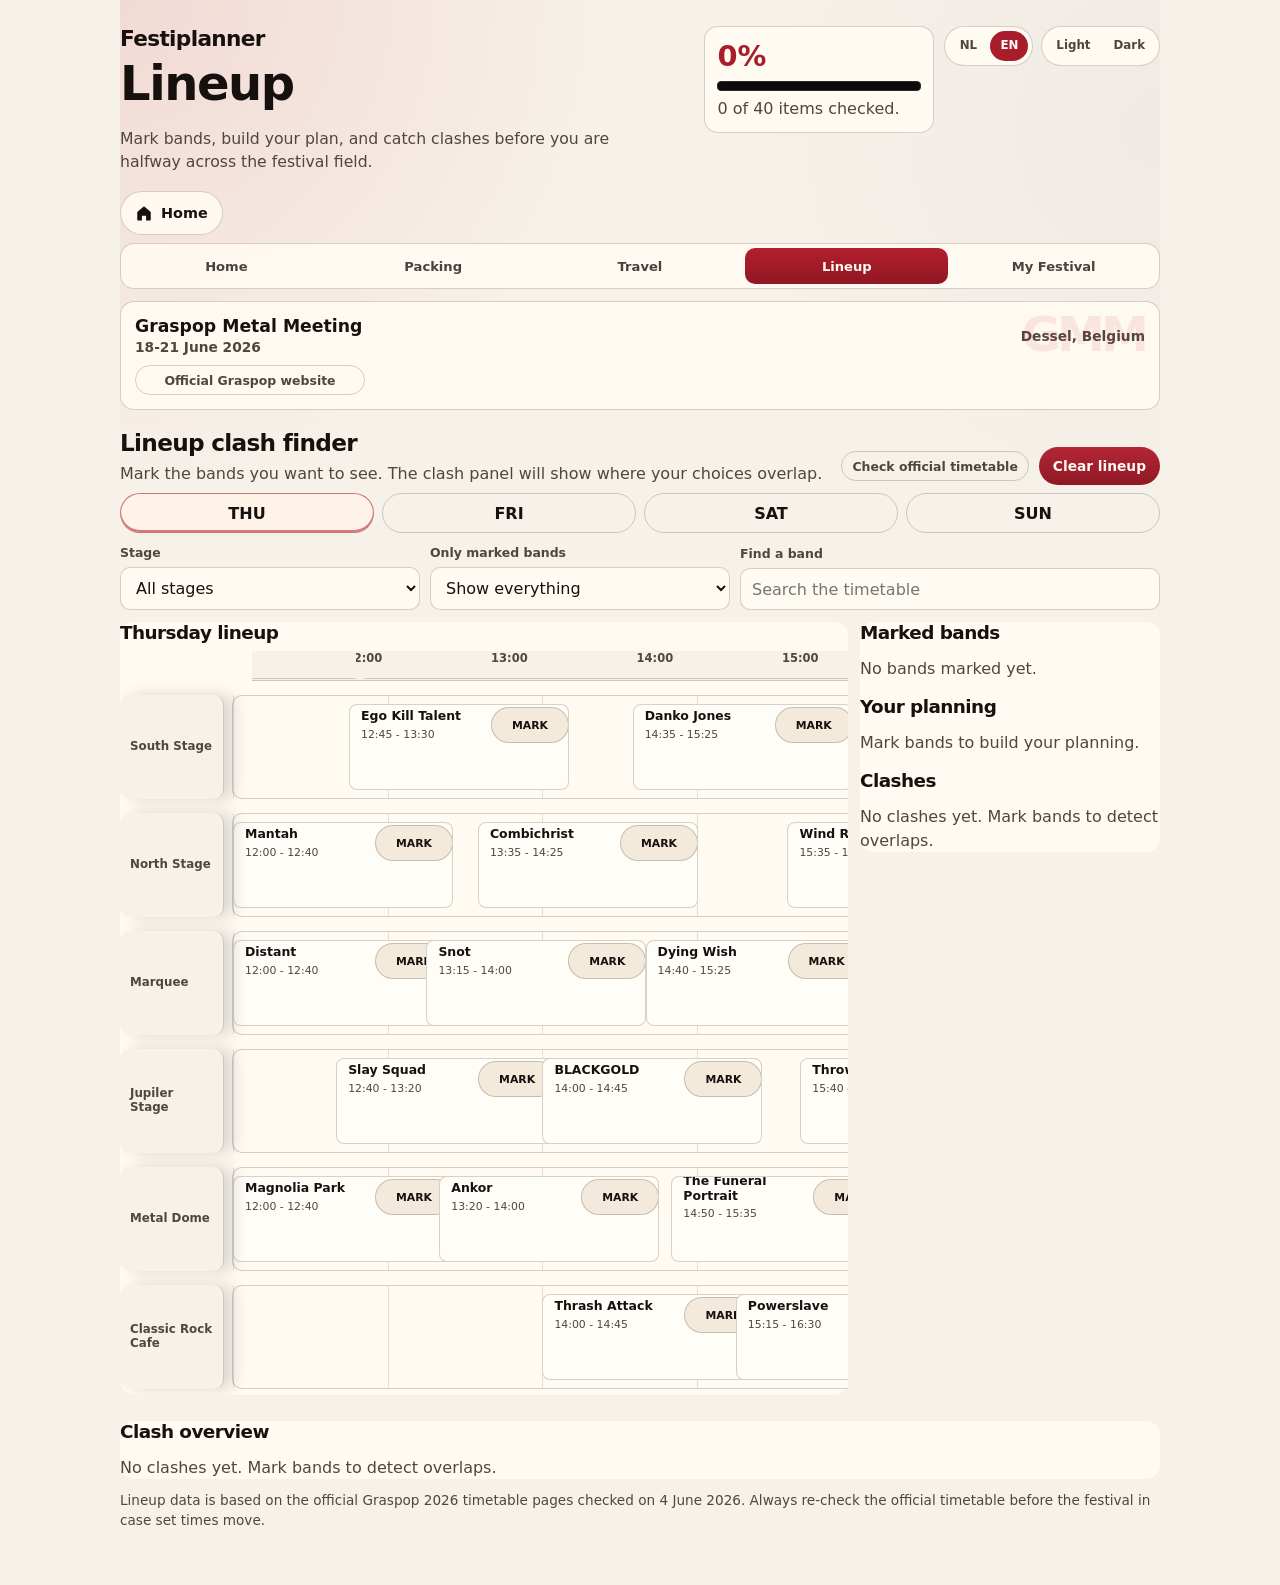
==== commit d4b2ab69: "Polish mobile layouts across Festiplanner" ====
--- a/lineup.html
+++ b/lineup.html
@@ -27,6 +27,7 @@
       <span>Home</span>
     </a>
     <nav class="site-nav" aria-label="Site navigation">
+<a class="" href="index.html">Home</a>
 <a class="" href="packing.html">Packing</a>
 <a class="" href="travel.html">Travel</a>
 <a class="active" href="lineup.html">Lineup</a>
--- a/festiplanner.css
+++ b/festiplanner.css
@@ -4229,3 +4229,690 @@
         min-width: 76px;
       }
     }
+
+    /* Final responsive cleanup pass */
+    .fp-topbar,
+    header {
+      min-width: 0;
+    }
+
+    header:not(.fp-topbar) {
+      display: grid;
+      grid-template-columns: minmax(0, 1fr) minmax(180px, 230px) auto;
+      align-items: start;
+    }
+
+    .title-block,
+    .progress-card {
+      min-width: 0;
+    }
+
+    .header-controls {
+      display: flex;
+      flex-wrap: wrap;
+      justify-content: flex-end;
+      align-items: center;
+      gap: 8px;
+      min-width: 0;
+    }
+
+    .fp-topbar .header-controls {
+      margin-left: auto;
+    }
+
+    .language-toggle,
+    .appearance-toggle {
+      flex: 0 0 auto;
+      max-width: 100%;
+    }
+
+    .language-toggle,
+    .appearance-toggle {
+      display: inline-grid;
+      grid-auto-flow: column;
+      grid-auto-columns: minmax(38px, auto);
+      gap: 3px;
+      padding: 4px;
+      border: 1px solid var(--border, var(--line));
+      border-radius: 999px;
+      background: var(--surface);
+      box-shadow: none;
+    }
+
+    .appearance-toggle {
+      grid-template-columns: repeat(2, minmax(42px, auto));
+    }
+
+    .language-toggle button,
+    .appearance-toggle button {
+      min-width: 0;
+      min-height: 30px;
+      padding: 5px 10px;
+      border: 0;
+      border-radius: 999px;
+      background: transparent;
+      color: var(--muted-text, var(--muted));
+      font-size: 0.74rem;
+      font-weight: 760;
+      line-height: 1;
+      white-space: nowrap;
+    }
+
+    .language-toggle button.active,
+    .appearance-toggle button.active {
+      background: var(--primary-accent, var(--accent));
+      color: #fff;
+    }
+
+    .festival-profile-header {
+      display: grid;
+      grid-template-columns: minmax(0, 1fr) auto;
+      align-items: center;
+    }
+
+    .festival-profile-header p {
+      min-width: 0;
+    }
+
+    .festival-profile-header .official-link {
+      grid-row: span 2;
+      align-self: center;
+      margin-left: 0;
+      max-width: min(100%, 230px);
+      white-space: normal;
+    }
+
+    .fp-featured,
+    .fp-festival-item img {
+      background:
+        linear-gradient(135deg, rgba(216, 46, 63, 0.32), rgba(47, 140, 255, 0.2)),
+        #11141c;
+    }
+
+    .fp-featured img,
+    .fp-festival-item img {
+      display: block;
+    }
+
+    @media (max-width: 820px) {
+      header:not(.fp-topbar) {
+        grid-template-columns: minmax(0, 1fr) auto;
+      }
+
+      header:not(.fp-topbar) .progress-card {
+        grid-column: 1 / -1;
+        width: 100%;
+      }
+    }
+
+    @media (max-width: 700px) {
+      .app,
+      .fp-shell {
+        width: min(100% - 24px, 1040px);
+      }
+
+      .fp-topbar,
+      header:not(.fp-topbar) {
+        display: grid;
+        grid-template-columns: minmax(0, 1fr);
+        gap: 12px;
+      }
+
+      .fp-topbar .header-controls,
+      header:not(.fp-topbar) .header-controls {
+        width: 100%;
+        margin-left: 0;
+        justify-content: flex-start;
+      }
+
+      .language-toggle,
+      .appearance-toggle {
+        flex: 1 1 auto;
+      }
+
+      .language-toggle button,
+      .appearance-toggle button {
+        padding-inline: 12px;
+      }
+
+      .progress-card {
+        width: 100%;
+      }
+
+      .festival-profile-header {
+        grid-template-columns: 1fr;
+        gap: 8px;
+        padding: 12px;
+      }
+
+      .festival-profile-header .official-link {
+        grid-row: auto;
+        justify-self: start;
+        max-width: 100%;
+      }
+
+      .graspop-theme .festival-profile-header::after {
+        right: 10px;
+        top: 8px;
+        font-size: 2.15rem;
+      }
+
+      nav.site-nav {
+        padding: 5px;
+      }
+
+      nav.site-nav a {
+        max-width: none;
+      }
+
+      .section-head {
+        align-items: start;
+        flex-direction: column;
+      }
+
+      .fp-featured {
+        min-height: 280px;
+      }
+
+      .fp-featured-content {
+        left: 10px;
+        right: 10px;
+        bottom: 10px;
+        padding: 12px;
+      }
+
+      .fp-festival-item {
+        grid-template-columns: 48px minmax(0, 1fr);
+      }
+
+      .fp-festival-item b {
+        grid-column: 2;
+        justify-self: start;
+      }
+    }
+
+    @media (max-width: 380px) {
+      .header-controls {
+        display: grid;
+        grid-template-columns: 1fr;
+      }
+
+      .language-toggle,
+      .appearance-toggle {
+        width: 100%;
+      }
+    }
+
+    /* Mobile app polish: 320-430px */
+    .mobile-pack-progress,
+    .fp-mobile-summary,
+    .fp-home-mobile-nav {
+      display: none;
+    }
+
+    @media (max-width: 430px) {
+      :root {
+        --mobile-nav-height: 62px;
+      }
+
+      html,
+      body {
+        max-width: 100%;
+        overflow-x: clip;
+      }
+
+      body {
+        padding-bottom: calc(var(--mobile-nav-height) + env(safe-area-inset-bottom) + 14px);
+      }
+
+      .app,
+      .fp-shell {
+        width: min(100% - 20px, 1040px);
+        padding-top: 10px;
+        padding-bottom: 18px;
+      }
+
+      .fp-topbar,
+      header:not(.fp-topbar) {
+        display: grid;
+        grid-template-columns: minmax(0, 1fr) auto;
+        align-items: start;
+        gap: 8px;
+        padding: 8px 0 10px;
+      }
+
+      .title-block {
+        display: contents;
+      }
+
+      header:not(.fp-topbar) .eyebrow {
+        grid-column: 1;
+        grid-row: 1;
+      }
+
+      header:not(.fp-topbar) h1 {
+        grid-column: 1 / -1;
+        grid-row: 2;
+      }
+
+      header:not(.fp-topbar) .subtitle {
+        grid-column: 1 / -1;
+        grid-row: 3;
+      }
+
+      .fp-wordmark,
+      .eyebrow {
+        margin: 0;
+        font-size: 1rem;
+        line-height: 1.05;
+      }
+
+      h1,
+      .fp-page-head h1 {
+        font-size: clamp(1.45rem, 8vw, 2rem);
+        line-height: 1.02;
+      }
+
+      h2 {
+        font-size: 1.12rem;
+        line-height: 1.12;
+      }
+
+      h3 {
+        font-size: 0.98rem;
+        line-height: 1.18;
+      }
+
+      .subtitle {
+        margin-top: 4px;
+        font-size: 0.9rem;
+        line-height: 1.35;
+      }
+
+      header:not(.fp-topbar) .progress-card {
+        display: none;
+      }
+
+      .header-controls {
+        grid-column: 2;
+        display: flex;
+        flex-wrap: nowrap;
+        justify-content: flex-end;
+        align-items: center;
+        gap: 5px;
+        width: auto;
+        margin-left: 0;
+      }
+
+      .fp-topbar .header-controls {
+        grid-column: 2;
+      }
+
+      .language-toggle,
+      .appearance-toggle {
+        display: inline-grid;
+        grid-auto-flow: column;
+        grid-auto-columns: minmax(0, 1fr);
+        width: auto;
+        min-width: 0;
+        padding: 3px;
+        gap: 2px;
+        border-radius: 999px;
+      }
+
+      .language-toggle button,
+      .appearance-toggle button {
+        min-height: 28px;
+        padding: 4px 7px;
+        font-size: 0.68rem;
+        line-height: 1;
+      }
+
+      .fp-main,
+      main {
+        gap: 12px;
+      }
+
+      .fp-page-head {
+        padding-top: 0;
+      }
+
+      .fp-featured {
+        min-height: 0;
+        height: clamp(220px, 62vw, 260px);
+        border-radius: 14px;
+        background:
+          linear-gradient(180deg, rgba(0, 0, 0, 0.02), rgba(0, 0, 0, 0.82)),
+          url("assets/festival-crowd-discovery.png") center / cover no-repeat,
+          #11141c;
+      }
+
+      .fp-featured img {
+        display: none;
+      }
+
+      .fp-featured::after {
+        background: linear-gradient(180deg, rgba(0, 0, 0, 0.04), rgba(0, 0, 0, 0.76)) !important;
+      }
+
+      .fp-featured-content {
+        left: 10px;
+        right: 10px;
+        bottom: 10px;
+        gap: 5px;
+        padding: 10px;
+        border-radius: 10px;
+        background: linear-gradient(180deg, rgba(0, 0, 0, 0.08), rgba(0, 0, 0, 0.54));
+      }
+
+      .fp-featured-content h2 {
+        font-size: clamp(1.35rem, 8vw, 1.8rem);
+      }
+
+      .fp-featured-content p,
+      .fp-featured-content span {
+        font-size: 0.78rem;
+        line-height: 1.25;
+      }
+
+      .fp-featured-content .fp-countdown {
+        padding: 6px 9px;
+        font-size: 0.78rem;
+      }
+
+      .fp-primary-button,
+      .open-action,
+      .tool-button,
+      .maps-link,
+      .primary-action,
+      .official-link {
+        min-height: 34px;
+        padding: 7px 11px;
+        font-size: 0.78rem;
+      }
+
+      .fp-mobile-summary {
+        display: grid;
+        grid-template-columns: repeat(2, minmax(0, 1fr));
+        gap: 8px;
+      }
+
+      .fp-summary-card {
+        display: grid;
+        gap: 5px;
+        min-height: 72px;
+        padding: 11px;
+        border: 1px solid var(--border, var(--line));
+        border-radius: 14px;
+        background: color-mix(in srgb, var(--surface) 88%, transparent);
+        color: var(--text);
+        text-decoration: none;
+      }
+
+      .fp-summary-card span {
+        color: var(--muted-text, var(--muted));
+        font-size: 0.72rem;
+        font-weight: 720;
+      }
+
+      .fp-summary-card strong {
+        min-width: 0;
+        font-size: 0.98rem;
+        line-height: 1.12;
+        overflow-wrap: anywhere;
+      }
+
+      .fp-section,
+      .band {
+        padding: 8px 0;
+      }
+
+      .section-head,
+      .fp-section-title {
+        display: grid;
+        grid-template-columns: minmax(0, 1fr);
+        gap: 8px;
+        margin-bottom: 8px;
+      }
+
+      .tools,
+      .map-actions {
+        gap: 7px;
+      }
+
+      .tool-button,
+      .maps-link,
+      .primary-action,
+      .secondary-action,
+      .fp-primary-button,
+      .official-link {
+        min-width: 0;
+        max-width: 100%;
+        white-space: normal;
+      }
+
+      .profile-home-link {
+        display: none;
+      }
+
+      nav.site-nav,
+      .fp-home-mobile-nav {
+        position: fixed;
+        left: 8px;
+        right: 8px;
+        bottom: max(8px, env(safe-area-inset-bottom));
+        z-index: 30;
+        display: grid;
+        grid-template-columns: repeat(5, minmax(0, 1fr));
+        gap: 2px;
+        height: var(--mobile-nav-height);
+        margin: 0;
+        padding: 5px;
+        border-radius: 18px;
+        border: 1px solid var(--border, var(--line));
+        background: color-mix(in srgb, var(--background) 88%, transparent);
+        box-shadow: 0 12px 30px rgba(0, 0, 0, 0.28);
+        backdrop-filter: blur(18px);
+        overflow: hidden;
+      }
+
+      nav.site-nav a {
+        display: grid;
+        place-items: center;
+        min-width: 0;
+        max-width: none;
+        min-height: 0;
+        height: 100%;
+        padding: 0 3px;
+        border-radius: 13px;
+        font-size: clamp(0.62rem, 2.7vw, 0.72rem);
+        line-height: 1.05;
+        text-align: center;
+        white-space: normal;
+        overflow: hidden;
+        text-overflow: clip;
+      }
+
+      .festival-profile-header {
+        gap: 6px;
+        padding: 10px;
+        border-radius: 13px;
+      }
+
+      .festival-profile-header span {
+        font-size: 0.96rem;
+        line-height: 1.18;
+      }
+
+      .festival-profile-header strong,
+      .festival-profile-header p {
+        font-size: 0.78rem;
+      }
+
+      .mobile-pack-progress {
+        display: grid;
+        gap: 7px;
+        width: 100%;
+        padding: 10px;
+        border: 1px solid var(--border, var(--line));
+        border-radius: 13px;
+        background: var(--surface);
+      }
+
+      .mobile-pack-progress-top {
+        display: flex;
+        align-items: baseline;
+        justify-content: space-between;
+        gap: 8px;
+      }
+
+      .mobile-pack-progress-top strong {
+        color: var(--primary-accent, var(--accent));
+        font-size: 1.1rem;
+        line-height: 1;
+      }
+
+      .mobile-pack-progress-top span {
+        min-width: 0;
+        color: var(--muted-text, var(--muted));
+        font-size: 0.76rem;
+        line-height: 1.2;
+        text-align: right;
+      }
+
+      .grid,
+      .graspop-theme .grid,
+      .category-grid,
+      .type-grid,
+      .split,
+      .selected-panel,
+      .lineup-grid {
+        grid-template-columns: minmax(0, 1fr);
+        gap: 8px;
+      }
+
+      .camp-card,
+      .graspop-theme .camp-card,
+      .type-card,
+      .category,
+      .overview-widget,
+      .panel {
+        min-height: 0;
+        padding: 10px;
+        border-radius: 13px;
+      }
+
+      .category {
+        padding: 10px 0;
+      }
+
+      .check {
+        min-height: 36px;
+      }
+
+      .overview-grid {
+        grid-template-columns: repeat(2, minmax(0, 1fr));
+        gap: 8px;
+      }
+
+      .overview-widget,
+      .overview-widget.feature,
+      .overview-widget-wide {
+        grid-column: auto;
+        min-height: 96px;
+      }
+
+      .overview-widget strong {
+        font-size: 1rem;
+      }
+
+      .lineup-controls {
+        grid-template-columns: minmax(0, 1fr);
+        gap: 8px;
+      }
+
+      .day-tabs {
+        gap: 6px;
+      }
+
+      .day-tab {
+        min-height: 34px;
+        padding: 0 12px;
+        font-size: 0.76rem;
+      }
+
+      .lineup-shell,
+      .lineup-shell .panel,
+      .lineup-shell .act-list {
+        min-width: 0;
+        max-width: 100%;
+      }
+
+      .lineup-shell .act-list {
+        overflow-x: auto;
+        overflow-y: visible;
+        -webkit-overflow-scrolling: touch;
+        overscroll-behavior-x: contain;
+      }
+
+      .lineup-shell .schedule-board {
+        --lineup-label-width: 78px;
+        --lineup-min-width: 1800px;
+      }
+
+      .lineup-shell .stage-name {
+        position: sticky;
+        left: 0;
+        z-index: 4;
+        min-width: var(--lineup-label-width);
+        padding: 6px;
+        background: var(--background);
+        box-shadow: 8px 0 14px rgba(0, 0, 0, 0.18);
+        text-align: left;
+      }
+
+      .lineup-shell .act-card {
+        grid-template-columns: minmax(96px, 1fr) 48px;
+        min-width: 156px;
+        min-height: 66px;
+        padding: 7px;
+        gap: 6px;
+      }
+
+      .lineup-shell .act-name {
+        font-size: 0.72rem;
+      }
+
+      .lineup-shell .act-meta {
+        font-size: 0.62rem;
+      }
+
+      .lineup-shell .favorite-button {
+        width: 48px;
+        min-width: 48px;
+        min-height: 30px;
+        padding: 0 5px;
+        font-size: 0.62rem;
+      }
+    }
+
+    @media (max-width: 340px) {
+      .app,
+      .fp-shell {
+        width: min(100% - 16px, 1040px);
+      }
+
+      .header-controls {
+        gap: 3px;
+      }
+
+      .language-toggle button,
+      .appearance-toggle button {
+        padding-inline: 5px;
+        font-size: 0.64rem;
+      }
+
+      nav.site-nav a {
+        font-size: 0.6rem;
+      }
+    }
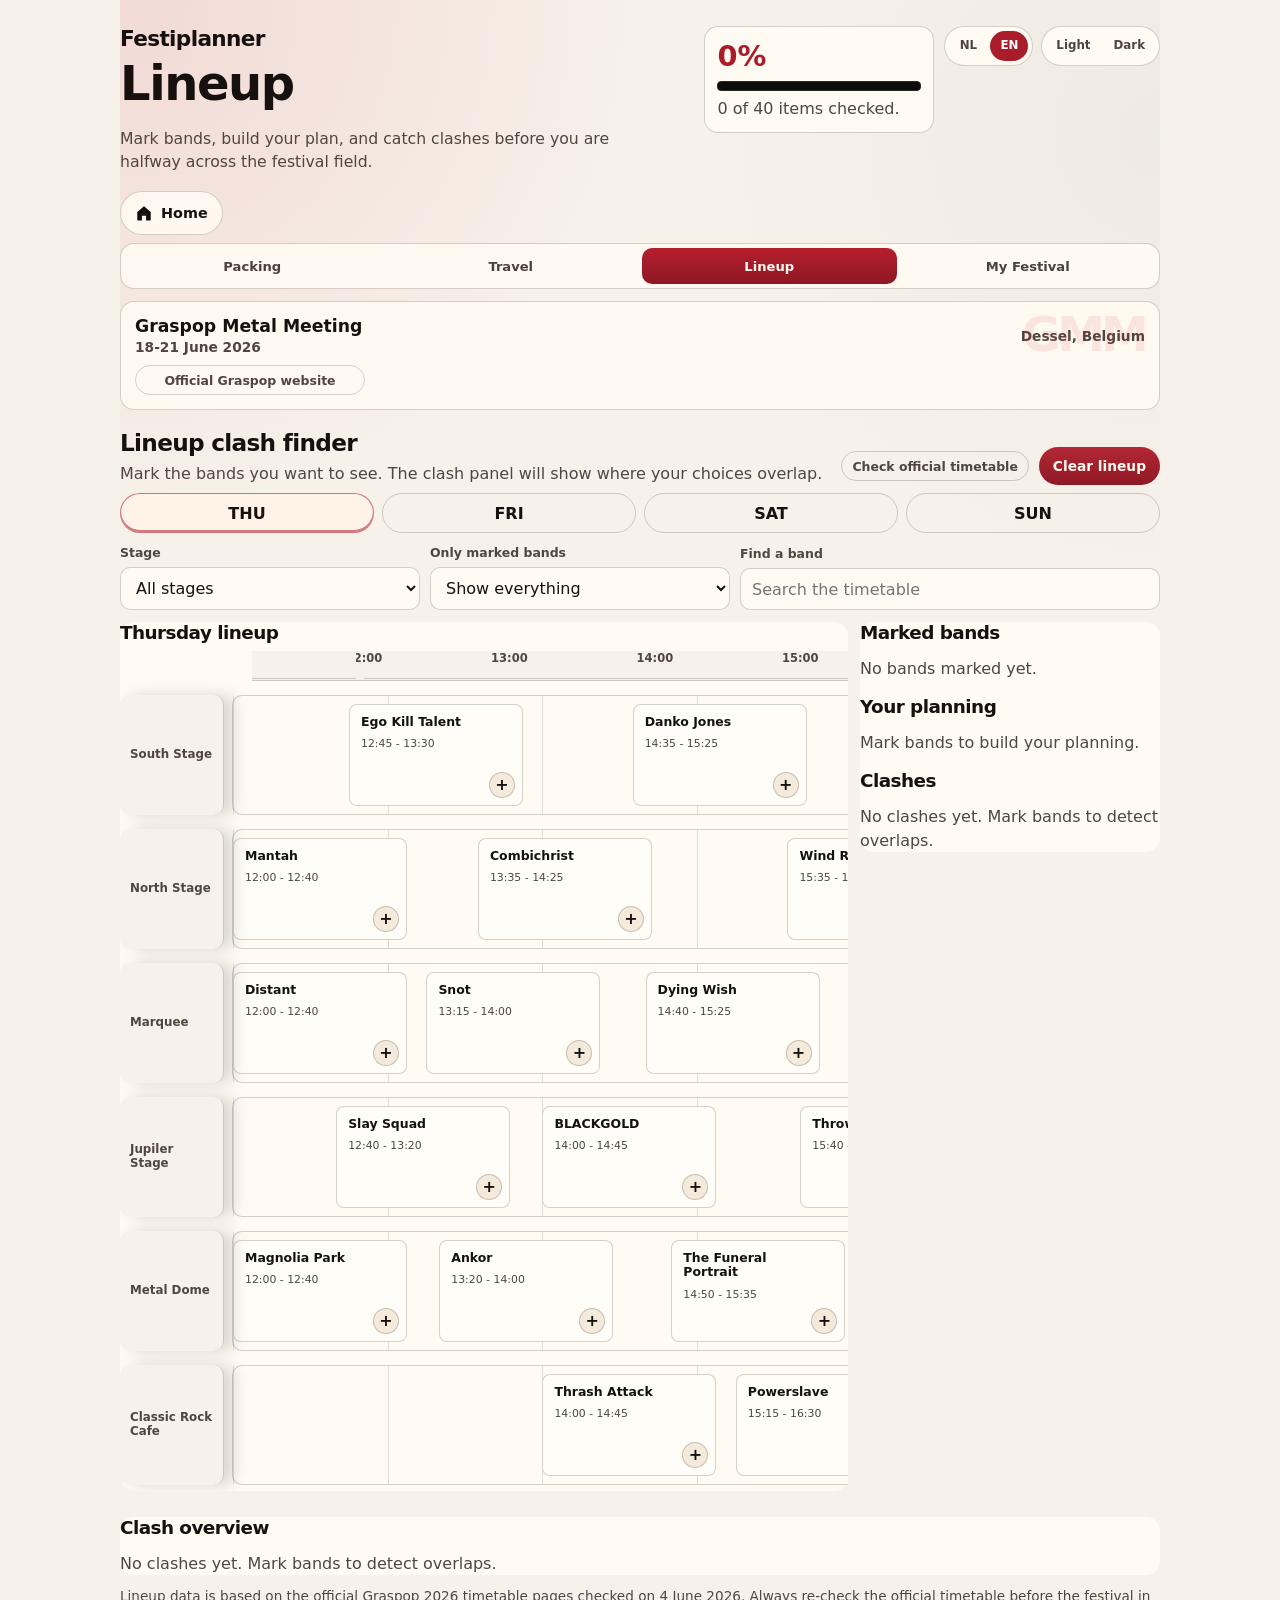
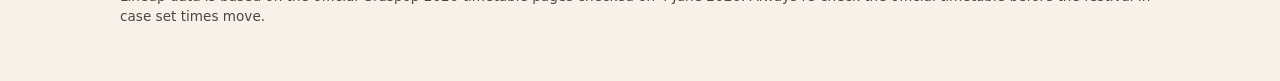
==== commit 015b1108: "Refine festival hub and travel planner UI" ====
--- a/lineup.html
+++ b/lineup.html
@@ -27,7 +27,6 @@
       <span>Home</span>
     </a>
     <nav class="site-nav" aria-label="Site navigation">
-<a class="" href="index.html">Home</a>
 <a class="" href="packing.html">Packing</a>
 <a class="" href="travel.html">Travel</a>
 <a class="active" href="lineup.html">Lineup</a>
--- a/festiplanner.css
+++ b/festiplanner.css
@@ -4445,7 +4445,6 @@
 
     /* Mobile app polish: 320-430px */
     .mobile-pack-progress,
-    .fp-mobile-summary,
     .fp-home-mobile-nav {
       display: none;
     }
@@ -4631,37 +4630,6 @@
         font-size: 0.78rem;
       }
 
-      .fp-mobile-summary {
-        display: grid;
-        grid-template-columns: repeat(2, minmax(0, 1fr));
-        gap: 8px;
-      }
-
-      .fp-summary-card {
-        display: grid;
-        gap: 5px;
-        min-height: 72px;
-        padding: 11px;
-        border: 1px solid var(--border, var(--line));
-        border-radius: 14px;
-        background: color-mix(in srgb, var(--surface) 88%, transparent);
-        color: var(--text);
-        text-decoration: none;
-      }
-
-      .fp-summary-card span {
-        color: var(--muted-text, var(--muted));
-        font-size: 0.72rem;
-        font-weight: 720;
-      }
-
-      .fp-summary-card strong {
-        min-width: 0;
-        font-size: 0.98rem;
-        line-height: 1.12;
-        overflow-wrap: anywhere;
-      }
-
       .fp-section,
       .band {
         padding: 8px 0;
@@ -4692,7 +4660,8 @@
       }
 
       .profile-home-link {
-        display: none;
+        display: inline-flex;
+        margin-bottom: 8px;
       }
 
       nav.site-nav,
@@ -4703,7 +4672,7 @@
         bottom: max(8px, env(safe-area-inset-bottom));
         z-index: 30;
         display: grid;
-        grid-template-columns: repeat(5, minmax(0, 1fr));
+        grid-template-columns: repeat(4, minmax(0, 1fr));
         gap: 2px;
         height: var(--mobile-nav-height);
         margin: 0;
@@ -4714,6 +4683,10 @@
         box-shadow: 0 12px 30px rgba(0, 0, 0, 0.28);
         backdrop-filter: blur(18px);
         overflow: hidden;
+      }
+
+      .fp-home-mobile-nav {
+        grid-template-columns: repeat(5, minmax(0, 1fr));
       }
 
       nav.site-nav a {
@@ -4916,3 +4889,395 @@
         font-size: 0.6rem;
       }
     }
+
+    /* Timetable act-card readability */
+    .lineup-shell .stage-lane {
+      min-height: 120px;
+    }
+
+    .lineup-shell .stage-track {
+      min-height: 108px;
+    }
+
+    .lineup-shell .act-card {
+      display: block;
+      min-width: 174px;
+      min-height: 88px;
+      padding: 10px 42px 32px 11px;
+    }
+
+    .lineup-shell .act-card-content {
+      display: grid;
+      align-content: start;
+      gap: 4px;
+      min-width: 0;
+    }
+
+    .lineup-shell .act-name,
+    .lineup-shell .act-meta {
+      display: block;
+      max-width: 100%;
+      overflow: hidden;
+      text-overflow: ellipsis;
+    }
+
+    .lineup-shell .act-name {
+      white-space: normal;
+      overflow-wrap: anywhere;
+    }
+
+    .lineup-shell .act-meta {
+      margin-top: 0;
+      white-space: nowrap;
+    }
+
+    .lineup-shell .favorite-button {
+      position: absolute;
+      right: 7px;
+      bottom: 7px;
+      display: inline-grid;
+      place-items: center;
+      width: 26px;
+      min-width: 26px;
+      height: 26px;
+      min-height: 26px;
+      padding: 0;
+      border-radius: 50%;
+      font-size: 1rem;
+      line-height: 1;
+      z-index: 2;
+    }
+
+    .lineup-shell .favorite-button span {
+      display: block;
+      line-height: 1;
+    }
+
+    @media (max-width: 430px) {
+      .lineup-shell .stage-lane {
+        min-height: 112px;
+      }
+
+      .lineup-shell .stage-track {
+        min-height: 100px;
+      }
+
+      .lineup-shell .act-card {
+        min-width: 164px;
+        min-height: 82px;
+        padding: 8px 38px 29px 9px;
+      }
+
+      .lineup-shell .favorite-button {
+        right: 6px;
+        bottom: 6px;
+        width: 24px;
+        min-width: 24px;
+        height: 24px;
+        min-height: 24px;
+        font-size: 0.92rem;
+      }
+    }
+
+    /* Focused travel planner */
+    #travel,
+    #route,
+    #festival-location,
+    #arrival-tips {
+      width: min(100%, 760px);
+      margin-inline: auto;
+    }
+
+    .travel-section {
+      padding-block: 16px;
+    }
+
+    .travel-section + .travel-section {
+      border-top: 1px solid var(--border);
+    }
+
+    .travel-form-card,
+    .route-card,
+    .arrival-tips-card {
+      border: 1px solid var(--border);
+      border-radius: 14px;
+      background: var(--surface);
+    }
+
+    .travel-form-card {
+      display: grid;
+      gap: 16px;
+      padding: 18px;
+    }
+
+    .travel-form-card .field {
+      display: grid;
+      gap: 7px;
+      width: 100%;
+    }
+
+    .travel-form-card input,
+    .travel-form-card select {
+      width: 100%;
+    }
+
+    .route-card {
+      display: grid;
+      gap: 16px;
+      padding: 18px;
+    }
+
+    .route-summary {
+      display: grid;
+      gap: 0;
+      margin: 0;
+    }
+
+    .route-summary > div {
+      display: grid;
+      grid-template-columns: 110px minmax(0, 1fr);
+      gap: 16px;
+      padding: 12px 0;
+      border-bottom: 1px solid var(--border);
+    }
+
+    .route-summary > div:first-child {
+      padding-top: 0;
+    }
+
+    .route-summary > div:last-child {
+      padding-bottom: 0;
+      border-bottom: 0;
+    }
+
+    .route-summary dt {
+      color: var(--muted-text);
+      font-size: 0.78rem;
+      font-weight: 720;
+    }
+
+    .route-summary dd {
+      min-width: 0;
+      margin: 0;
+      color: var(--text);
+      font-size: 0.92rem;
+      font-weight: 650;
+      line-height: 1.35;
+      overflow-wrap: anywhere;
+    }
+
+    .route-card .maps-link {
+      justify-self: stretch;
+      min-height: 44px;
+      border-radius: 10px;
+    }
+
+    .travel-map-card iframe {
+      height: min(48vh, 340px);
+      min-height: 260px;
+    }
+
+    .arrival-tips-card {
+      padding: 6px 18px;
+    }
+
+    .arrival-tips-card ul {
+      display: grid;
+      margin: 0;
+      padding: 0;
+      list-style: none;
+    }
+
+    .arrival-tips-card li {
+      position: relative;
+      padding: 13px 0 13px 28px;
+      border-bottom: 1px solid var(--border);
+      color: var(--text);
+      line-height: 1.35;
+    }
+
+    .arrival-tips-card li:last-child {
+      border-bottom: 0;
+    }
+
+    .arrival-tips-card li::before {
+      content: "✓";
+      position: absolute;
+      left: 0;
+      top: 13px;
+      display: grid;
+      place-items: center;
+      width: 18px;
+      height: 18px;
+      border-radius: 50%;
+      background: var(--accent-soft);
+      color: var(--primary-accent);
+      font-size: 0.7rem;
+      font-weight: 800;
+    }
+
+    @media (max-width: 430px) {
+      .travel-section {
+        padding-block: 10px;
+      }
+
+      .travel-form-card,
+      .route-card {
+        gap: 13px;
+        padding: 13px;
+      }
+
+      .travel-form-card {
+        gap: 13px;
+      }
+
+      .route-summary > div {
+        grid-template-columns: 1fr;
+        gap: 4px;
+        padding: 10px 0;
+      }
+
+      .travel-map-card iframe {
+        height: 270px;
+        min-height: 270px;
+      }
+
+      .arrival-tips-card {
+        padding-inline: 13px;
+      }
+
+      .arrival-tips-card li {
+        padding-block: 11px;
+        padding-left: 27px;
+        font-size: 0.88rem;
+      }
+
+      .arrival-tips-card li::before {
+        top: 11px;
+      }
+    }
+
+    /* Homepage festival hub */
+    .fp-featured-pin,
+    .fp-pin-button {
+      display: inline-grid;
+      place-items: center;
+      border: 1px solid var(--border);
+      background: var(--surface);
+      color: var(--muted-text);
+      cursor: pointer;
+      line-height: 1;
+    }
+
+    .fp-featured-pin {
+      position: absolute;
+      z-index: 3;
+      top: 14px;
+      right: 14px;
+      width: 38px;
+      height: 38px;
+      padding: 0;
+      border-radius: 50%;
+      background: rgba(5, 6, 9, 0.66);
+      color: #fff;
+      border-color: rgba(255, 255, 255, 0.22);
+      backdrop-filter: blur(10px);
+      font-size: 1.2rem;
+    }
+
+    .fp-featured-pin[aria-pressed="true"] {
+      background: var(--primary-accent);
+      border-color: var(--primary-accent);
+    }
+
+    .fp-festival-item {
+      grid-template-columns: 52px minmax(0, 1fr) 38px;
+      cursor: pointer;
+      border-radius: 10px;
+      transition: background 160ms ease;
+    }
+
+    .fp-festival-item:hover,
+    .fp-festival-item:focus-visible {
+      background: color-mix(in srgb, var(--surface) 72%, transparent);
+      outline: none;
+    }
+
+    .fp-festival-item:focus-visible {
+      box-shadow: 0 0 0 3px var(--accent-soft);
+    }
+
+    .fp-festival-item.is-pinned {
+      background: color-mix(in srgb, var(--primary-accent) 7%, var(--surface));
+    }
+
+    .fp-festival-copy {
+      display: grid;
+      gap: 3px;
+      min-width: 0;
+    }
+
+    .fp-row-countdown {
+      color: var(--primary-accent) !important;
+      font-weight: 720;
+    }
+
+    .fp-pin-button {
+      width: 34px;
+      min-width: 34px;
+      height: 34px;
+      min-height: 34px;
+      padding: 0;
+      border-radius: 50%;
+      font-size: 1rem;
+    }
+
+    .fp-pin-button[aria-pressed="true"] {
+      color: #fff;
+      background: var(--primary-accent);
+      border-color: var(--primary-accent);
+    }
+
+    .fp-empty-state {
+      margin: 0;
+      padding: 18px 0;
+      color: var(--muted-text);
+      border-top: 1px solid var(--border);
+      border-bottom: 1px solid var(--border);
+      font-size: 0.88rem;
+    }
+
+    .fp-empty-state[hidden] {
+      display: none;
+    }
+
+    @media (max-width: 430px) {
+      .home-page {
+        padding-bottom: 18px;
+      }
+
+      .fp-featured-pin {
+        top: 10px;
+        right: 10px;
+        width: 34px;
+        height: 34px;
+      }
+
+      .fp-festival-item {
+        grid-template-columns: 48px minmax(0, 1fr) 34px;
+        gap: 10px;
+        padding: 10px 0;
+      }
+
+      .fp-festival-item strong {
+        white-space: normal;
+        line-height: 1.18;
+      }
+
+      .fp-pin-button {
+        width: 32px;
+        min-width: 32px;
+        height: 32px;
+        min-height: 32px;
+      }
+    }
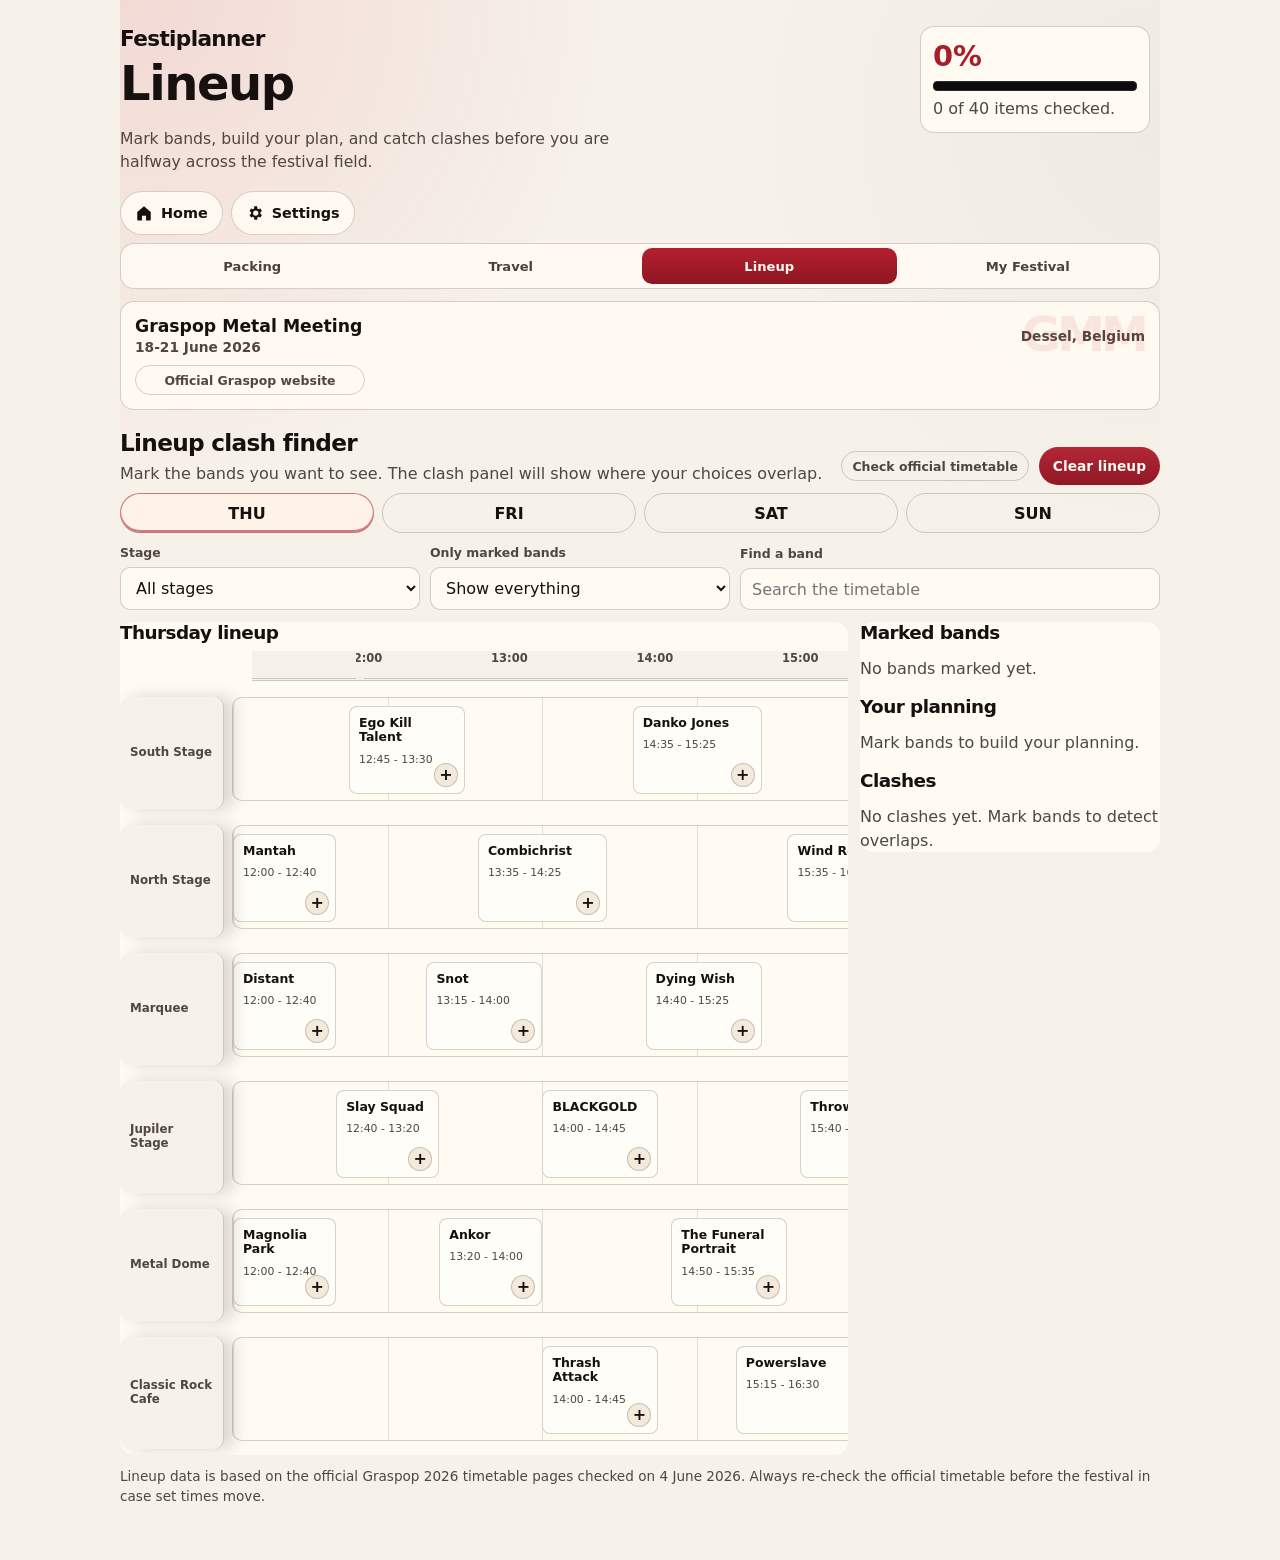
==== commit 0bb63422: "Add settings page and simplify festival headers" ====
--- a/lineup.html
+++ b/lineup.html
@@ -22,10 +22,16 @@
         <p class="hint" id="progressText">Choose a festival and start planning.</p>
       </aside>
     </header>
-    <a class="profile-home-link" href="index.html" aria-label="Home">
-      <svg viewBox="0 0 24 24" aria-hidden="true"><path d="M3 10.75 12 3l9 7.75V21a1 1 0 0 1-1 1h-5.25v-6.5h-5.5V22H4a1 1 0 0 1-1-1V10.75Z"/></svg>
-      <span>Home</span>
-    </a>
+    <div class="profile-actions">
+      <a class="profile-home-link" href="index.html" aria-label="Home">
+        <svg viewBox="0 0 24 24" aria-hidden="true"><path d="M3 10.75 12 3l9 7.75V21a1 1 0 0 1-1 1h-5.25v-6.5h-5.5V22H4a1 1 0 0 1-1-1V10.75Z"/></svg>
+        <span>Home</span>
+      </a>
+      <a class="profile-home-link" href="settings.html" aria-label="Settings">
+        <svg viewBox="0 0 24 24" aria-hidden="true"><path d="M19.14 12.94a7.8 7.8 0 0 0 .05-.94 7.8 7.8 0 0 0-.05-.94l2.03-1.58-1.92-3.32-2.39.96a7.25 7.25 0 0 0-1.62-.94L14.88 3h-3.84l-.36 3.18c-.58.24-1.12.55-1.62.94l-2.39-.96-1.92 3.32 2.03 1.58a7.8 7.8 0 0 0-.05.94c0 .32.02.63.05.94l-2.03 1.58 1.92 3.32 2.39-.96c.5.39 1.04.7 1.62.94l.36 3.18h3.84l.36-3.18c.58-.24 1.12-.55 1.62-.94l2.39.96 1.92-3.32-2.03-1.58ZM12.96 15.5a3.5 3.5 0 1 1 0-7 3.5 3.5 0 0 1 0 7Z"/></svg>
+        <span>Settings</span>
+      </a>
+    </div>
     <nav class="site-nav" aria-label="Site navigation">
 <a class="" href="packing.html">Packing</a>
 <a class="" href="travel.html">Travel</a>
@@ -89,11 +95,6 @@
             </aside>
           </div>
 
-          <section class="panel clash-overview-panel" aria-labelledby="clashOverviewTitle">
-            <h3 id="clashOverviewTitle">Clash overview</h3>
-            <div class="clash-overview-list" id="clashOverviewList"></div>
-          </section>
-
           <p class="source-note">Lineup data is based on the official Graspop 2026 timetable pages checked on 4 June 2026. Always re-check the official timetable before the festival in case set times move.</p>
         </div>
       </section>
--- a/festiplanner.css
+++ b/festiplanner.css
@@ -3493,7 +3493,7 @@
 
     .overview-grid {
       display: grid;
-      grid-template-columns: repeat(3, minmax(0, 1fr));
+      grid-template-columns: repeat(2, minmax(0, 1fr));
       gap: 10px;
     }
 
@@ -3511,7 +3511,7 @@
     }
 
     .overview-widget.feature {
-      grid-column: span 2;
+      grid-column: 1 / -1;
       background:
         linear-gradient(135deg, color-mix(in srgb, var(--festival-accent), transparent 84%), transparent),
         var(--surface);
@@ -3540,7 +3540,7 @@
     }
 
     .overview-widget-wide {
-      grid-column: span 2;
+      grid-column: auto;
     }
 
     .overview-detail-list {
@@ -3752,11 +3752,6 @@
       justify-self: end;
     }
 
-    .clash-overview-panel {
-      margin-top: 14px;
-    }
-
-    .clash-overview-list,
     .lineup-shell .clash-list {
       display: grid;
       gap: 8px;
@@ -4795,6 +4790,11 @@
         min-height: 96px;
       }
 
+      .overview-widget.feature,
+      .overview-widget-wide {
+        grid-column: 1 / -1;
+      }
+
       .overview-widget strong {
         font-size: 1rem;
       }
@@ -5281,3 +5281,396 @@
         min-height: 32px;
       }
     }
+
+    /* Accurate, isolated timetable lanes */
+    .lineup-shell .schedule-board {
+      row-gap: 16px;
+    }
+
+    .lineup-shell .stage-lane {
+      min-height: 112px;
+      overflow: visible;
+    }
+
+    .lineup-shell .stage-name {
+      min-height: 104px;
+    }
+
+    .lineup-shell .stage-track {
+      height: 104px;
+      min-height: 104px;
+      overflow: hidden;
+      isolation: isolate;
+    }
+
+    .lineup-shell .act-card {
+      left: var(--act-left) !important;
+      width: var(--act-width) !important;
+      min-width: 0;
+      top: 8px;
+      bottom: 8px;
+      height: auto;
+      box-sizing: border-box;
+      overflow: hidden;
+      padding: 9px 9px 30px;
+    }
+
+    .lineup-shell .act-card-content {
+      width: 100%;
+      overflow: hidden;
+    }
+
+    .lineup-shell .act-name {
+      display: -webkit-box;
+      -webkit-box-orient: vertical;
+      -webkit-line-clamp: 2;
+      overflow: hidden;
+      overflow-wrap: normal;
+      word-break: normal;
+    }
+
+    .lineup-shell .favorite-button {
+      right: 6px;
+      bottom: 6px;
+      width: 24px;
+      min-width: 24px;
+      height: 24px;
+      min-height: 24px;
+    }
+
+    @media (max-width: 430px) {
+      .lineup-shell .schedule-board {
+        row-gap: 12px;
+      }
+
+      .lineup-shell .stage-lane {
+        min-height: 112px;
+      }
+
+      .lineup-shell .stage-name {
+        min-height: 104px;
+      }
+
+      .lineup-shell .stage-track {
+        height: 104px;
+        min-height: 104px;
+      }
+
+      .lineup-shell .act-card {
+        top: 7px;
+        bottom: 7px;
+        min-width: 0;
+        min-height: 0;
+        padding: 8px 8px 28px;
+      }
+
+      .lineup-shell .favorite-button {
+        right: 5px;
+        bottom: 5px;
+        width: 23px;
+        min-width: 23px;
+        height: 23px;
+        min-height: 23px;
+      }
+    }
+
+    @media (max-width: 480px) {
+      .overview-grid {
+        grid-template-columns: minmax(0, 1fr);
+      }
+
+      .overview-widget,
+      .overview-widget.feature,
+      .overview-widget-wide {
+        grid-column: auto;
+      }
+    }
+
+    /* Global settings */
+    .profile-actions {
+      display: flex;
+      align-items: center;
+      flex-wrap: wrap;
+      gap: 8px;
+      margin-bottom: 8px;
+    }
+
+    .profile-actions .profile-home-link {
+      margin-bottom: 0;
+    }
+
+    .settings-page header {
+      grid-template-columns: minmax(0, 1fr);
+    }
+
+    .settings-main {
+      padding-top: 4px;
+    }
+
+    .settings-grid {
+      display: grid;
+      grid-template-columns: repeat(2, minmax(0, 1fr));
+      gap: 12px;
+    }
+
+    .settings-card {
+      display: grid;
+      align-content: start;
+      gap: 4px;
+      min-width: 0;
+      padding: 18px;
+      border: 1px solid var(--border);
+      border-radius: 14px;
+      background: var(--surface);
+    }
+
+    .settings-card-wide {
+      grid-column: 1 / -1;
+    }
+
+    .settings-card-heading {
+      display: grid;
+      gap: 5px;
+      padding-bottom: 12px;
+    }
+
+    .settings-card h2,
+    .settings-dialog h2 {
+      margin: 0;
+      font-size: 1.05rem;
+      letter-spacing: 0;
+    }
+
+    .settings-card p,
+    .settings-card span,
+    .settings-dialog p {
+      color: var(--muted-text);
+    }
+
+    .settings-card p,
+    .settings-dialog p {
+      margin: 0;
+      line-height: 1.45;
+    }
+
+    .settings-row,
+    .settings-action-row,
+    .settings-about-list > div {
+      display: flex;
+      align-items: center;
+      justify-content: space-between;
+      gap: 18px;
+      min-width: 0;
+      padding: 13px 0;
+      border-top: 1px solid var(--border);
+    }
+
+    .settings-row > div:first-child,
+    .settings-action-row > div {
+      display: grid;
+      gap: 4px;
+      min-width: 0;
+    }
+
+    .settings-row strong,
+    .settings-action-row strong {
+      font-size: 0.92rem;
+    }
+
+    .settings-row span,
+    .settings-action-row span {
+      font-size: 0.8rem;
+      line-height: 1.35;
+    }
+
+    .settings-page .language-toggle,
+    .settings-page .appearance-toggle {
+      display: inline-grid;
+      width: auto;
+      max-width: 100%;
+      grid-auto-flow: column;
+      grid-auto-columns: minmax(max-content, 1fr);
+      grid-template-columns: none;
+      flex-wrap: nowrap;
+      justify-content: stretch;
+    }
+
+    .settings-page .language-toggle button,
+    .settings-page .appearance-toggle button {
+      min-height: 34px;
+      padding-inline: 12px;
+    }
+
+    .settings-page .settings-switch {
+      appearance: none;
+      position: relative;
+      flex: 0 0 auto;
+      width: 48px;
+      min-width: 48px;
+      height: 28px;
+      min-height: 28px;
+      padding: 0;
+      margin: 0;
+      border: 1px solid var(--border);
+      border-radius: 999px;
+      background: var(--surface-2);
+      cursor: pointer;
+      transition: background 160ms ease, border-color 160ms ease;
+    }
+
+    .settings-page .settings-switch::after {
+      content: "";
+      position: absolute;
+      top: 3px;
+      left: 3px;
+      width: 20px;
+      height: 20px;
+      border-radius: 50%;
+      background: #fff;
+      box-shadow: 0 2px 7px rgba(0, 0, 0, 0.28);
+      transition: transform 160ms ease;
+    }
+
+    .settings-page .settings-switch:checked {
+      border-color: var(--primary-accent);
+      background: var(--primary-accent);
+    }
+
+    .settings-page .settings-switch:checked::after {
+      transform: translateX(20px);
+    }
+
+    .settings-page .settings-switch:focus-visible {
+      outline: 3px solid color-mix(in srgb, var(--primary-accent), transparent 64%);
+      outline-offset: 2px;
+    }
+
+    .settings-button {
+      min-height: 38px;
+      padding: 8px 13px;
+      border: 1px solid var(--border);
+      border-radius: 10px;
+      background: var(--surface-2);
+      color: var(--text);
+      cursor: pointer;
+      font: inherit;
+      font-size: 0.82rem;
+      font-weight: 760;
+      white-space: nowrap;
+    }
+
+    .settings-button:hover {
+      border-color: var(--primary-accent);
+    }
+
+    .settings-button.danger {
+      border-color: color-mix(in srgb, var(--danger), transparent 45%);
+      background: color-mix(in srgb, var(--danger), transparent 88%);
+      color: var(--danger);
+    }
+
+    .settings-status {
+      min-height: 1.4em;
+      padding-top: 8px;
+      font-size: 0.82rem;
+    }
+
+    .settings-about-list {
+      display: grid;
+      margin: 0;
+    }
+
+    .settings-about-list dt {
+      color: var(--muted-text);
+      font-size: 0.82rem;
+    }
+
+    .settings-about-list dd {
+      margin: 0;
+      color: var(--text);
+      font-weight: 760;
+    }
+
+    .settings-dialog {
+      width: min(440px, calc(100% - 28px));
+      padding: 0;
+      border: 1px solid var(--border);
+      border-radius: 14px;
+      background: var(--surface);
+      color: var(--text);
+      box-shadow: 0 24px 70px rgba(0, 0, 0, 0.42);
+    }
+
+    .settings-dialog::backdrop {
+      background: rgba(0, 0, 0, 0.62);
+      backdrop-filter: blur(4px);
+    }
+
+    .settings-dialog form {
+      display: grid;
+      gap: 12px;
+      padding: 20px;
+    }
+
+    .settings-dialog-actions {
+      display: flex;
+      justify-content: flex-end;
+      gap: 8px;
+      padding-top: 6px;
+    }
+
+    @media (max-width: 700px) {
+      .settings-grid {
+        grid-template-columns: minmax(0, 1fr);
+        gap: 9px;
+      }
+
+      .settings-card-wide {
+        grid-column: auto;
+      }
+    }
+
+    @media (max-width: 430px) {
+      .profile-actions {
+        flex-wrap: nowrap;
+      }
+
+      .profile-actions .profile-home-link {
+        flex: 0 1 auto;
+        min-width: 0;
+        min-height: 40px;
+        padding-inline: 12px;
+      }
+
+      .settings-card {
+        padding: 13px;
+        border-radius: 13px;
+      }
+
+      .settings-row,
+      .settings-action-row {
+        align-items: stretch;
+        flex-direction: column;
+        gap: 10px;
+      }
+
+      .settings-toggle-row {
+        align-items: center;
+        flex-direction: row;
+      }
+
+      .settings-page .language-toggle,
+      .settings-page .appearance-toggle {
+        width: 100%;
+      }
+
+      .settings-page .language-toggle button,
+      .settings-page .appearance-toggle button {
+        overflow: hidden;
+        text-overflow: ellipsis;
+      }
+
+      .settings-action-row .settings-button {
+        width: 100%;
+      }
+    }
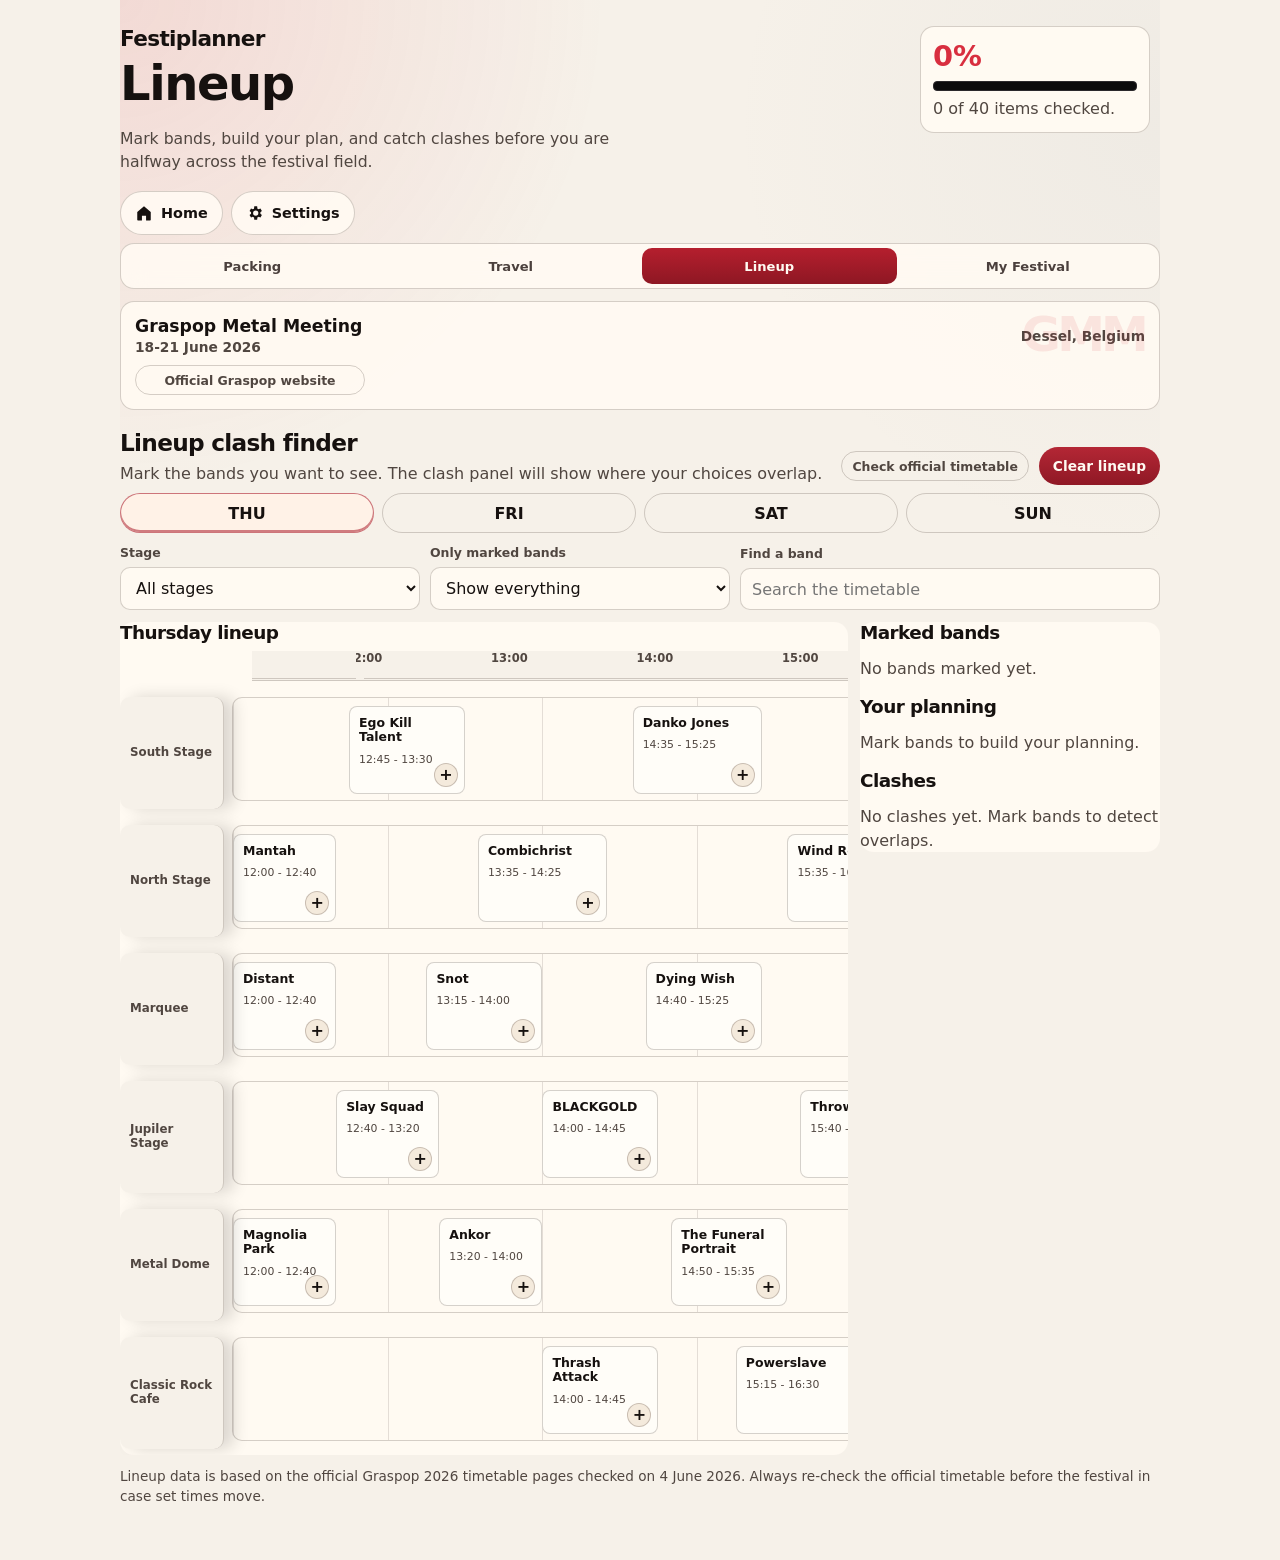
==== commit 22967ba6: "JSON refractor" ====
--- a/lineup.html
+++ b/lineup.html
@@ -40,11 +40,11 @@
     </nav>
     <section class="festival-profile-header">
       <div>
-        <span>Graspop Metal Meeting</span>
-        <strong>18-21 June 2026</strong>
+        <span>Loading festival</span>
+        <strong></strong>
       </div>
-      <p>Dessel, Belgium</p>
-      <a class="official-link" href="https://www.graspop.be/en" target="_blank" rel="noopener">Official Graspop website</a>
+      <p></p>
+      <a class="official-link" href="#" target="_blank" rel="noopener">Official website</a>
     </section>
     <main>
 <section class="band" id="lineup">
@@ -54,7 +54,7 @@
             <p class="hint">Mark the bands you want to see. The clash panel will show where your choices overlap.</p>
           </div>
           <div class="tools">
-            <a class="official-link" href="https://www.graspop.be/en/line-up/list" target="_blank" rel="noopener">Check official timetable</a>
+            <a class="official-link" href="#" target="_blank" rel="noopener">Check official timetable</a>
             <button class="tool-button" id="clearFavorites" type="button">Clear lineup</button>
           </div>
         </div>
@@ -95,7 +95,7 @@
             </aside>
           </div>
 
-          <p class="source-note">Lineup data is based on the official Graspop 2026 timetable pages checked on 4 June 2026. Always re-check the official timetable before the festival in case set times move.</p>
+          <p class="source-note"></p>
         </div>
       </section>
     </main>
@@ -120,6 +120,7 @@
 <textarea id="freeNotes"></textarea>
   </div>
   </div>
+  <script src="festival-data.js"></script>
   <script src="festiplanner.js"></script>
   <script src="festiplanner-i18n.js"></script>
 </body>
--- a/festiplanner.css
+++ b/festiplanner.css
@@ -1002,7 +1002,7 @@
     }
 
     .language-toggle {
-      display: inline-grid;
+      display: inline-grid !important;
       grid-template-columns: 1fr 1fr;
       gap: 3px;
       padding: 4px;
@@ -1644,7 +1644,7 @@
       border-radius: 999px;
       background: linear-gradient(180deg, #dce8ff, #8fb7ff);
       color: #08111f;
-      text-decoration: none;
+      text-decoration: none !important;
       font-weight: 900;
       text-transform: uppercase;
       cursor: pointer;
@@ -5399,8 +5399,49 @@
       margin-bottom: 0;
     }
 
+    .fp-settings-link {
+      display: inline-grid;
+      grid-template-columns: 17px max-content;
+      align-items: center;
+      justify-content: center;
+      gap: 7px;
+      min-height: 38px;
+      padding: 0 12px;
+      border: 1px solid var(--border);
+      border-radius: 999px;
+      background: var(--surface);
+      color: var(--text);
+      text-decoration: none;
+      font-size: 0.82rem;
+      font-weight: 760;
+      line-height: 1;
+    }
+
+    .fp-settings-link svg {
+      display: block;
+      width: 17px;
+      height: 17px;
+      fill: currentColor;
+      flex: none;
+    }
+
+    .fp-settings-link span {
+      display: block;
+      white-space: nowrap;
+    }
+
+    .fp-settings-link:hover {
+      background: var(--surface-2);
+    }
+
     .settings-page header {
       grid-template-columns: minmax(0, 1fr);
+    }
+
+    .settings-page .settings-card,
+    .settings-page .settings-dialog {
+      background: var(--surface);
+      box-shadow: 0 12px 34px rgba(30, 50, 90, 0.07);
     }
 
     .settings-main {
@@ -5493,6 +5534,8 @@
       grid-template-columns: none;
       flex-wrap: nowrap;
       justify-content: stretch;
+      border-color: var(--border);
+      background: var(--surface-2);
     }
 
     .settings-page .language-toggle button,
@@ -5631,6 +5674,18 @@
     }
 
     @media (max-width: 430px) {
+      .fp-topbar .fp-settings-link {
+        display: inline-grid !important;
+        grid-column: 2;
+        grid-row: 1;
+        justify-self: end;
+        align-self: start;
+        width: auto;
+        min-width: 106px;
+        min-height: 38px;
+        margin: 0;
+      }
+
       .profile-actions {
         flex-wrap: nowrap;
       }
